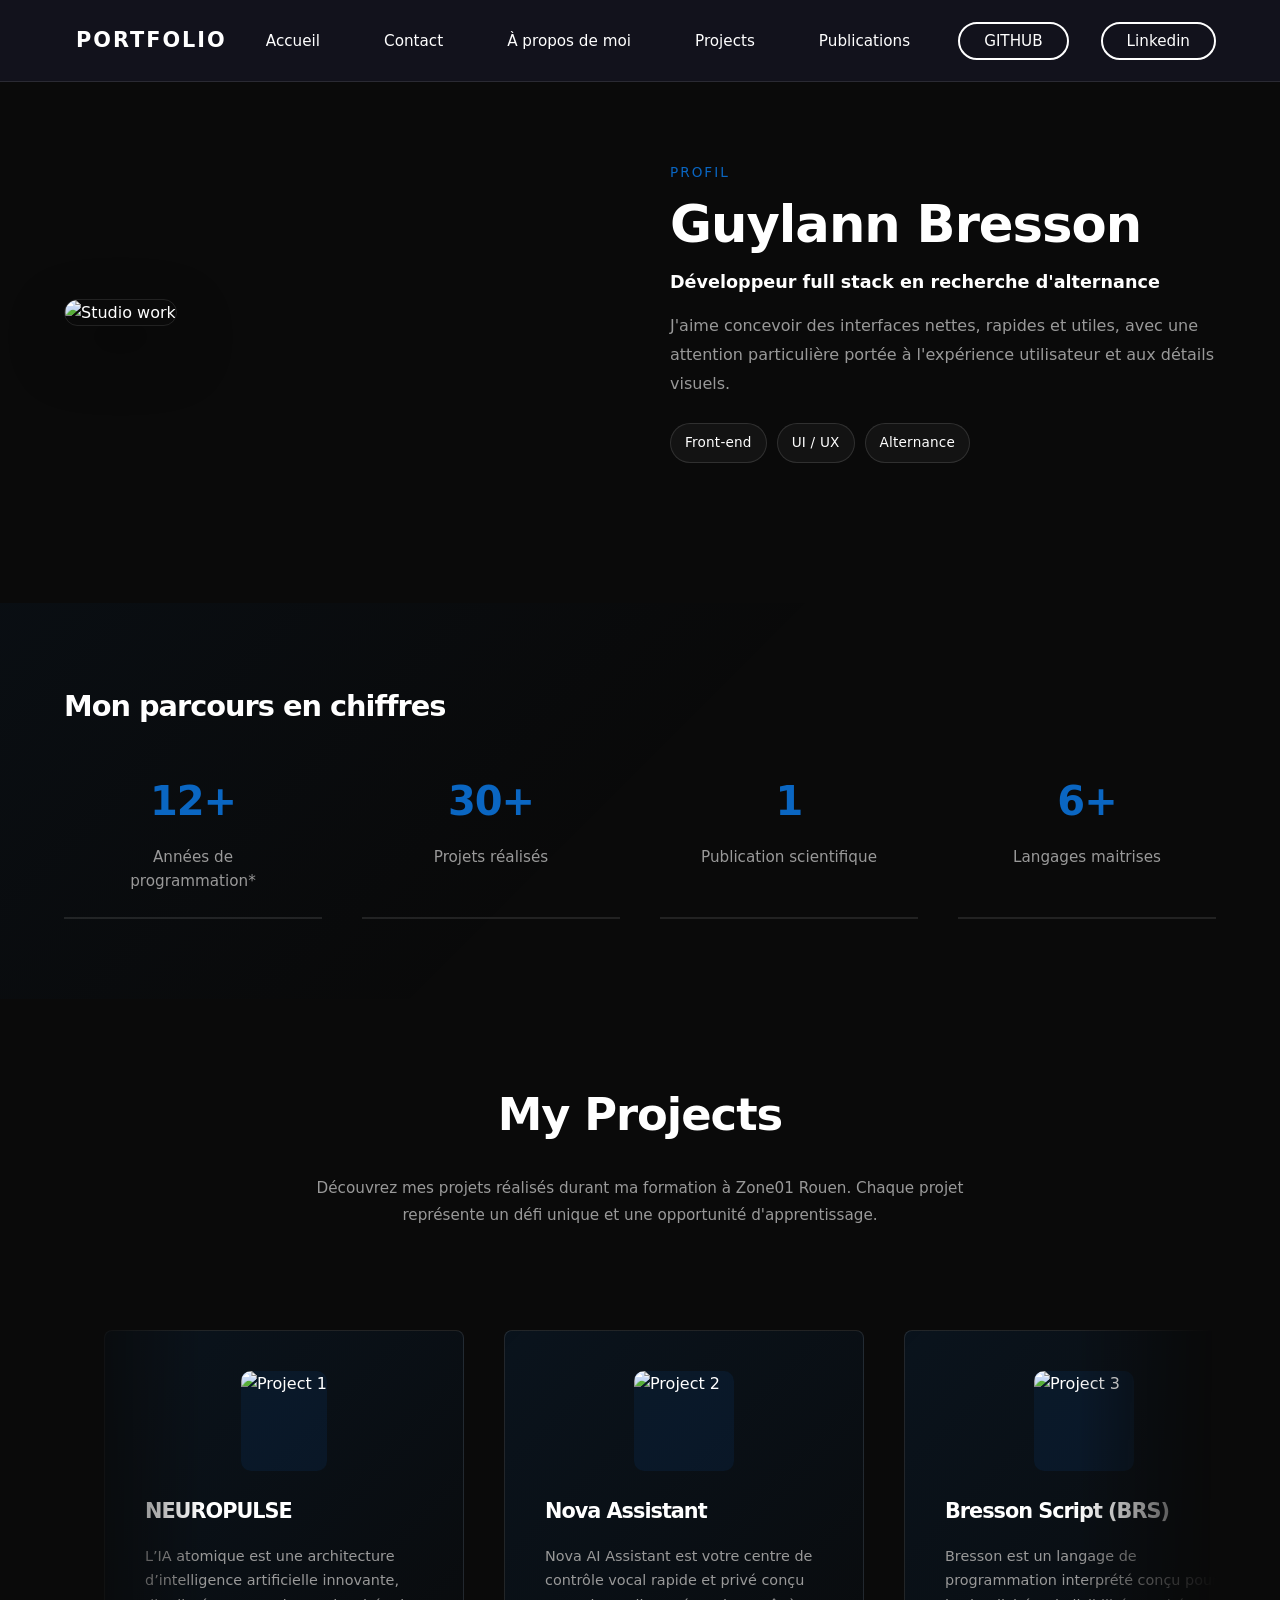
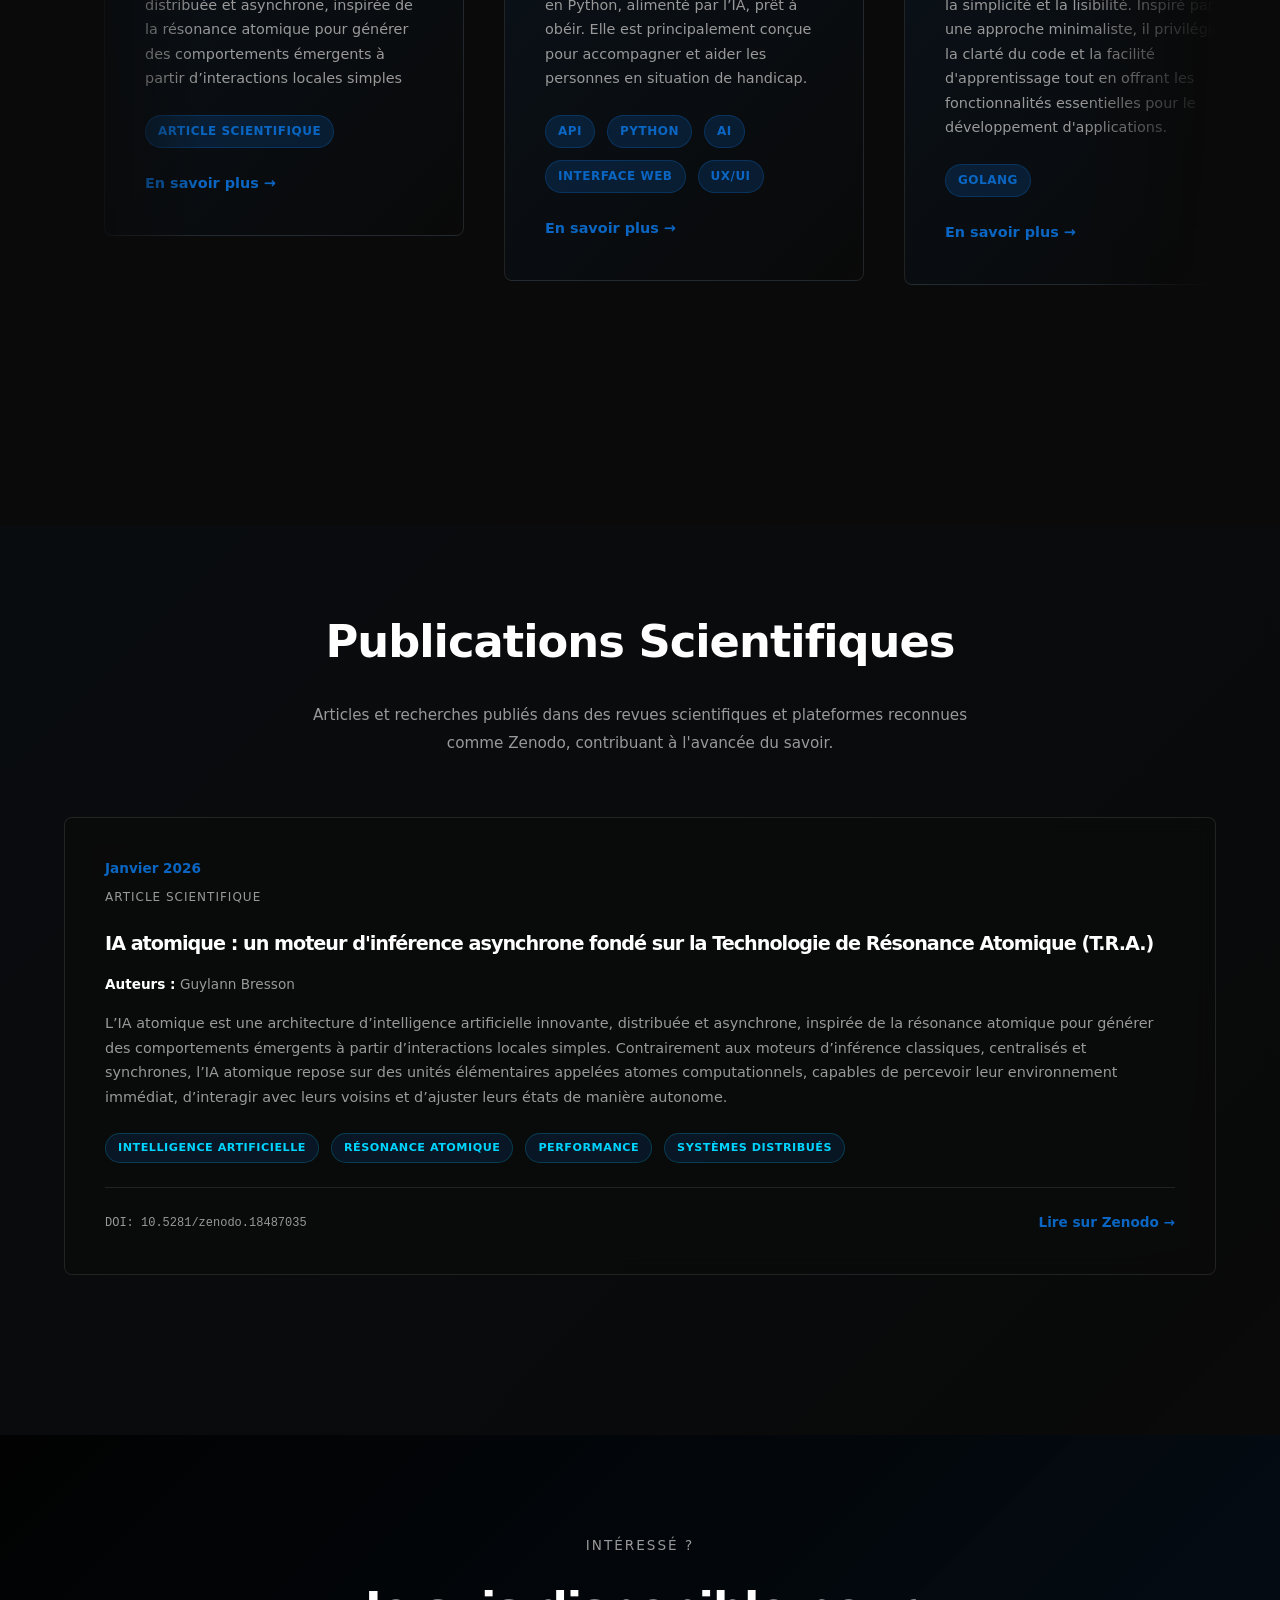
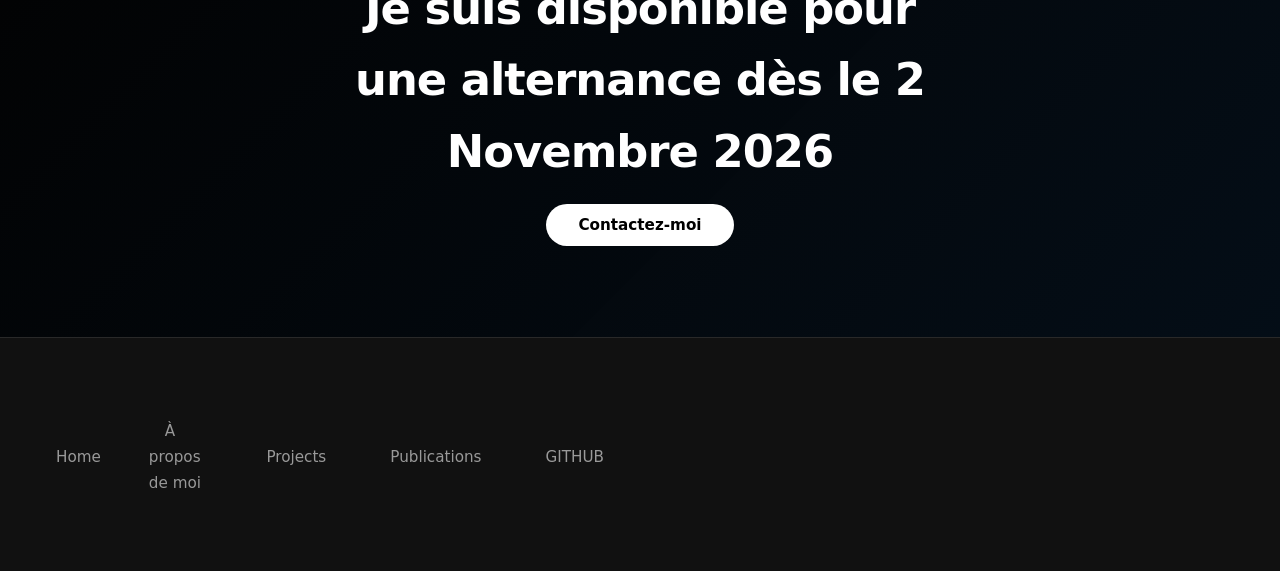
==== index.html @ f1b0f45d "fix: standardize headers with Accueil link and fix Publications link" ====
<!DOCTYPE html>
<html lang="fr">
<head>
  <meta charset="UTF-8" />
  <meta name="viewport" content="width=device-width, initial-scale=1.0" />
  <meta name="theme-color" content="#0a66c2" />
  <meta name="description" content="Portfolio de Guylann Couvri, Étudiant full stack Zone01 rouen Normandie , développement et projets techniques.">

  <title>BRESSON Guylann</title>

    <link rel="stylesheet" href="styles.css" />
  <link rel="icon" href="./public/img/favicon.png" />
</head>
<body>
  <!-- Header/Navigation -->
  <header class="header">
    <nav class="navbar">
      <div class="navbar-container">
        <div class="navbar-logo">
          <span class="logo-icon"></span>
          <span class="logo-text">PORTFOLIO</span>
        </div>
        <ul class="nav-menu">
          <li><a href="index.html" class="nav-link">Accueil</a></li>
          <li><a href="contact.html" class="nav-link">Contact</a></li>
          <li><a href="aproposdemoi.html" class="nav-link">À propos de moi</a></li>
          <li><a href="projets.html" class="nav-link">Projects</a></li>
          <li><a href="#publications" class="nav-link">Publications</a></li>
          <li><a href="https://github.com/nosserb" class="nav-link nav-contact">GITHUB</a></li>
          <li><a href="https://www.linkedin.com/in/guylann-bresson-19459b365/" class="nav-link nav-contact">Linkedin</a></li>
        </ul>
      </div>
    </nav>
  </header>

  <div class="el" aria-hidden="true"></div>
  
  <main>
    <!-- About Section -->
    <section id="about" class="about-section">
      <div class="container">
        
        <div class="about-content">
          <div class="about-image">
            <img src="./public/img/img1.png" alt="Studio work" />
          </div>
          <div class="about-text">
            <p class="about-label">Profil</p>
            <h3 class="about-heading about-name">Guylann Bresson</h3>
            <p class="about-role">Développeur full stack en recherche d'alternance</p>
            <p class="about-description">
              J'aime concevoir des interfaces nettes, rapides et utiles, avec une attention particulière portée à l'expérience utilisateur et aux détails visuels.
            </p>
            <div class="about-pills" aria-label="Compétences principales">
              <span>Front-end</span>
              <span>UI / UX</span>
              <span>Alternance</span>
            </div>
          </div>
        </div>
      </div>
    </section>

    <!-- Stats Section -->
    <section class="skills-section">
      <div class="container">
        <h3 class="skills-title">Mon parcours en chiffres</h3>

        <div class="stats-grid">
          <div class="stat-item">
            <h4 class="stat-number">12+</h4>
            <p class="stat-label">Années de programmation*</p>
          </div>
          <div class="stat-item">
            <h4 class="stat-number">30+</h4>
            <p class="stat-label">Projets réalisés</p>
          </div>
          <div class="stat-item">
            <h4 class="stat-number">1</h4>
            <p class="stat-label">Publication scientifique</p>
          </div>
          <div class="stat-item">
            <h4 class="stat-number">6+</h4>
            <p class="stat-label">Langages maitrises</p>
          </div>
        </div>
      </div>
    </section>

    <!-- Projects Section -->
    <section id="projects" class="projects-section">
      <div class="container">
        <h2 class="section-title">My Projects</h2>
        <p class="section-subtitle">
          Découvrez mes projets réalisés durant ma formation à Zone01 Rouen. Chaque projet représente un défi unique et une opportunité d'apprentissage.
        </p>
        
        <div class="projects-grid">

          <section class="scrollport">
          <!-- Project 1 -->
          <div class="project-card">
            <div class="project-logo1">
              <img src="./public/img/neuropulse.png" alt="Project 1" />
            </div>
            <h3 class="project-title">NEUROPULSE</h3>
            <p class="project-description">
              L’IA atomique est une architecture d’intelligence artificielle innovante, distribuée et asynchrone, inspirée de la résonance atomique pour générer des comportements émergents à partir d’interactions locales simples            </p>
            <div class="project-tags">
              <span class="tag">Article Scientifique</span>
            </div>
            <a href="#publications" class="project-link">En savoir plus →</a>
          </div>

          <!-- Project 2 -->
          <div class="project-card">
            <div class="project-logo">
              <img src="./public/img/nova.png" alt="Project 2" />
            </div>
            <h3 class="project-title">Nova Assistant</h3>
            <p class="project-description">
              Nova AI Assistant est votre centre de contrôle vocal rapide et privé conçu en Python, alimenté par l’IA, prêt à obéir. Elle est principalement conçue pour accompagner et aider les personnes en situation de handicap.
            </p>
            <div class="project-tags">
              <span class="tag">API</span>
              <span class="tag">Python</span>
              <span class="tag">AI</span>
              <span class="tag">Interface WEB</span>
              <span class="tag">UX/UI</span>
            </div>
            <a href="https://github.com/nosserb/Nova_Assistant" class="project-link">En savoir plus →</a>
          </div>

          <!-- Project 3 -->
          <div class="project-card">
            <div class="project-logo">
              <img src="./public/img/github.png" alt="Project 3" />
            </div>
            <h3 class="project-title">Bresson Script (BRS)</h3>
            <p class="project-description">
              Bresson est un langage de programmation interprété conçu pour la simplicité et la lisibilité. Inspiré par une approche minimaliste, il privilégie la clarté du code et la facilité d'apprentissage tout en offrant les fonctionnalités essentielles pour le développement d'applications.
            </p>
            <div class="project-tags">
              <span class="tag">Golang</span>
            </div>
            <a href="https://github.com/nosserb/BResson-Script" class="project-link">En savoir plus →</a>
          </div>

          <!-- Project 4 -->
          <div class="project-card">
            <div class="project-logo">
              <img src="./public/img/zone01.png" alt="Project 4" />
            </div>
            <h3 class="project-title">Groupie Tracker</h3>
            <p class="project-description">
              Groupie Tracker est une application web développée en Go qui permet d'afficher des informations sur divers artistes musicaux.
            </p>
            <div class="project-tags">
              <span class="tag">Go</span>
              <span class="tag">API</span>
              <span class="tag">HTML</span>
              <span class="tag">CSS</span>
              <span class="tag">UX/UI</span>
            </div>
            <a href="#" class="project-link">En savoir plus →</a>
          </div>

          <!-- Project 5 -->
          <div class="project-card">
            <div class="project-logo">
              <img src="./public/img/zone01.png" alt="Project 5" />
            </div>
            <h3 class="project-title">Ascii art WEB </h3>
            <p class="project-description">
              Application web qui génère et affiche de l’art ASCII dans le navigateur à partir de l’entrée utilisateur.
            </p>
            <div class="project-tags">
              <span class="tag">UX/UI</span>
              <span class="tag">HTML</span>
              <span class="tag">CSS</span>
            </div>
            <a href="https://github.com/nosserb/ascii-WEB" class="project-link">En savoir plus →</a>
          </div>

          <!-- Project 6 -->
          <div class="project-card">
            <div class="project-logo">
              <img src="./public/img/zone01.png" alt="Project 6" />
            </div>
            <h3 class="project-title">Guess IT</h3>
            <p class="project-description">
              Système de prédiction numérique basé sur Go utilisant 8 prédicteurs statistiques et des marges dynamiques pour estimer la prochaine valeur d’une séquence avec une précision de 90+ %.
            </p>
            <div class="project-tags">
              <span class="tag">Go</span>
              <span class="tag">Intelligence Artificielle</span>
              <span class="tag">Analytics</span>
            </div>
            <a href="https://github.com/nosserb/guess-it" class="project-link">En savoir plus →</a>
          </div>
          </section>
        </div>
      </div>
    </section>

    <!-- Publications Section -->
    <section id="publications" class="publications-section">
      <div class="container">
        <h2 class="section-title">Publications Scientifiques</h2>
        <p class="section-subtitle">
          Articles et recherches publiés dans des revues scientifiques et plateformes reconnues comme Zenodo, contribuant à l'avancée du savoir.
        </p>
        
        <div class="publications-grid">
          <!-- Publication 1 -->
          <div class="publication-card">
            <div class="publication-header">
              <div class="publication-meta">
                <span class="publication-date">Janvier 2026</span>
                <span class="publication-type">Article Scientifique</span>
              </div>
            </div>
            
            <h3 class="publication-title">IA atomique : un moteur d'inférence asynchrone fondé sur la Technologie de Résonance Atomique (T.R.A.)</h3>
            
            <p class="publication-authors">
              <strong>Auteurs :</strong> Guylann Bresson
            </p>
            
            <p class="publication-abstract">
L’IA atomique est une architecture d’intelligence artificielle innovante, distribuée et asynchrone, inspirée de la résonance atomique pour générer des comportements émergents à partir d’interactions locales simples. Contrairement aux moteurs d’inférence classiques, centralisés et synchrones, l’IA atomique repose sur des unités élémentaires appelées atomes computationnels, capables de percevoir leur environnement immédiat, d’interagir avec leurs voisins et d’ajuster leurs états de manière autonome.            </p>
            
            <div class="publication-tags">
              <span class="pub-tag">Intelligence Artificielle</span>
              <span class="pub-tag">Résonance Atomique</span>
              <span class="pub-tag">Performance</span>
              <span class="pub-tag">Systèmes Distribués</span>
            </div>
            
            <div class="publication-footer">
              <span class="publication-doi">DOI: 10.5281/zenodo.18487035</span>
              <a href="https://zenodo.org/records/18487035" class="publication-link" target="_blank">Lire sur Zenodo →</a>
            </div>
          </div>

        </div>
      </div>
    </section>

    <!-- CTA Section -->
    <section class="cta-section">
      <div class="cta-content">
        <p class="cta-label">Intéressé ?</p>
        <h2 class="cta-title">Je suis disponible pour une alternance dès le 2 Novembre 2026</h2>
        <a href="contact.html" class="btn btn-light">Contactez-moi</a>
      </div>
    </section>
  </main>

  <!-- Footer -->
  <footer class="footer">
    <div class="footer-content">
      <div class="footer-section">
        <ul class="nav-menu">
          <li><a href="#home" class="nav-link">Home</a></li>
          <li><a href="#about" class="nav-link">À propos de moi</a></li>
          <li><a href="projets.html" class="nav-link">Projects</a></li>
          <li><a href="https://zenodo.org/records/18487035" class="nav-link">Publications</a></li>
          <li><a href="https://github.com/nosserb" class="nav-link">GITHUB</a></li>
        </ul>
      </div>
      <div class="footer-section">
      </div>
    </div>
    
  </footer>

  <script src="script.js" defer></script>
</body>
</html>
---- styles.css ----
:root {
  --color-dark: #000000;
  --color-dark-bg: #0a0a0a;
  --color-text: #ffffff;
  --color-text-secondary: #999999;
  --color-primary: #ffffff;
  --color-accent: #0a66c2;
  --color-border: rgba(255, 255, 255, 0.1);
  --color-shadow: rgba(0, 0, 0, 0.5);

  --spacing-xs: 8px;
  --spacing-sm: 12px;
  --spacing-md: 16px;
  --spacing-lg: 24px;
  --spacing-xl: 32px;

  --border-radius: 8px;
  --font-family: system-ui, -apple-system, "Segoe UI", Roboto, "Helvetica Neue", Arial, sans-serif;
  --line-height: 1.6;
}

*,
*::before,
*::after {
  box-sizing: border-box;
  margin: 0;
  padding: 0;
}

html {
  scroll-behavior: smooth;
}

body {
  font-family: var(--font-family);
  font-size: 1rem;
  line-height: var(--line-height);
  color: var(--color-text);
  background-color: var(--color-dark-bg);
}

.contact-main {
  display: flex;
  justify-content: center;
  align-items: flex-start;
  min-height: 60vh;
  padding: var(--spacing-xl) var(--spacing-lg);
}

.contact-section {
  background: var(--color-dark);
  border-radius: var(--border-radius);
  box-shadow: 0 4px 24px var(--color-shadow);
  padding: var(--spacing-xl);
  max-width: 500px;
  width: 100%;
  color: var(--color-primary);
}

.contact-section h1 {
  color: var(--color-accent);
  margin-bottom: var(--spacing-lg);
  font-size: 2rem;
}

.contact-list {
  list-style: none;
  margin-bottom: var(--spacing-lg);
}

.contact-list li {
  margin-bottom: var(--spacing-md);
  font-size: 1.1rem;
}

.contact-list a {
  color: var(--color-accent);
  text-decoration: none;
}

.contact-list a:hover {
  text-decoration: underline;
}

.el {
  --size: 20px;
  position: fixed;
  inset: 0;
  z-index: 0;
  pointer-events: none;
  background: conic-gradient(from 180deg at 50% 70%, hsla(0, 0%, 98%, 1) 0deg, #eec32d 72deg, #ec4b4b 144deg, #709ab9 216deg, #4dffbf 288deg, hsla(0, 0%, 98%, 1) 1turn);
  mask:
    radial-gradient(circle at 50% 50%, white 2px, transparent 2.5px) 50% 50% / var(--size) var(--size),
    url("https://assets.codepen.io/605876/noise-mask.png") 256px 50% / 256px 256px;
  mask-composite: intersect;
  opacity: 0.5;
  animation: flicker 20s infinite linear;
}

header,
main,
footer {
  position: relative;
  z-index: 1;
}

@keyframes flicker {
  to {
    mask-position: 50% 50%, 0 50%;
  }
}

h1, h2, h3, h4, h5, h6 {
  margin-bottom: var(--spacing-md);
  font-weight: 700;
  letter-spacing: -1px;
}

h1 {
  font-size: 3.5rem;
  color: var(--color-text);
}

h2 {
  font-size: 2.8rem;
  color: var(--color-text);
}

h3 {
  font-size: 1.8rem;
  color: var(--color-text);
}

h4 {
  font-size: 1.3rem;
  color: var(--color-text);
}

a {
  color: var(--color-text);
  text-decoration: none;
  transition: opacity 0.3s ease;
}

a:hover {
  opacity: 0.8;
}

button {
  cursor: pointer;
  border: none;
  font-family: inherit;
  transition: all 0.3s ease;
}

.container {
  max-width: 1200px;
  margin: 0 auto;
  padding: 0 var(--spacing-lg);
}

/* ============================================================
   HEADER & NAVIGATION
   ============================================================ */
.header {
  background-color: rgba(20, 20, 30, 0.95); /* fond sombre, légèrement opaque */
  padding: var(--spacing-lg) 0;
  position: sticky;
  top: 0;
  z-index: 1000;
  border-bottom: 1px solid var(--color-border);
}

.navbar-container {
  max-width: 1200px;
  margin: 0 auto;
  padding: 0 var(--spacing-lg);
  display: flex;
  justify-content: space-between;
  align-items: center;
}

.navbar-logo {
  display: flex;
  align-items: center;
  gap: var(--spacing-sm);
  font-size: 1.3rem;
  font-weight: 700;
  letter-spacing: 2px;
}

.logo-icon {
  font-size: 1.8rem;
}

.nav-menu {
  list-style: none;
  display: flex;
  gap: var(--spacing-xl);
  align-items: center;
}

.nav-link {
  color: var(--color-text);
  font-size: 0.95rem;
  font-weight: 500;
  padding: var(--spacing-sm) var(--spacing-md);
}

.nav-link:hover {
  color: var(--color-accent);
}

.nav-contact {
  border: 2px solid var(--color-text);
  border-radius: 25px;
  padding: 8px 24px;
}

.nav-contact:hover {
  background-color: var(--color-text);
  color: var(--color-dark);
}

/* ============================================================
   ABOUT SECTION
   ============================================================ */
.about-section {
  padding: 80px 0;
}

.section-title {
  text-align: center;
  margin-bottom: var(--spacing-lg);
}

.breadcrumb {
  text-align: center;
  color: var(--color-text-secondary);
  margin-bottom: 60px;
  font-size: 0.9rem;
}

.breadcrumb a {
  color: var(--color-text-secondary);
}

.about-content {
  display: grid;
  grid-template-columns: 1fr 1fr;
  gap: 60px;
  align-items: center;
  margin-bottom: 60px;
}

.about-image img {
  width: 100%;
  border-radius: 24px;
  object-fit: cover;
  box-shadow: 0 24px 60px rgba(0, 0, 0, 0.35);
  border: 1px solid var(--color-border);
}

.about-text {
  position: relative;
  padding: 0;
}

.about-text::before {
  content: none;
}

.about-label {
  color: var(--color-accent);
  font-size: 0.85rem;
  text-transform: uppercase;
  letter-spacing: 2px;
  margin-bottom: var(--spacing-sm);
  padding-top: 0;
}

.about-heading {
  margin-bottom: var(--spacing-sm);
  line-height: 1.1;
  font-size: clamp(2rem, 4vw, 3.2rem);
}

.about-name {
  margin-bottom: var(--spacing-md);
}

.about-role {
  color: var(--color-text);
  font-size: 1.1rem;
  font-weight: 600;
  margin-bottom: var(--spacing-md);
}

.about-pills {
  display: flex;
  flex-wrap: wrap;
  gap: 10px;
  margin-top: var(--spacing-lg);
}

.about-pills span {
  display: inline-flex;
  align-items: center;
  padding: 8px 14px;
  border-radius: 999px;
  border: 1px solid rgba(255, 255, 255, 0.12);
  background: rgba(255, 255, 255, 0.04);
  color: var(--color-text);
  font-size: 0.85rem;
  letter-spacing: 0.2px;
}

.about-description {
  color: var(--color-text-secondary);
  margin-bottom: var(--spacing-lg);
  line-height: 1.8;
}

/* ============================================================
   BUTTONS
   ============================================================ */
.btn {
  padding: 12px 32px;
  border-radius: 25px;
  font-size: 0.95rem;
  font-weight: 600;
  transition: all 0.3s ease;
}

.btn-primary {
  background-color: var(--color-text);
  color: var(--color-dark);
}

.btn-primary:hover {
  background-color: var(--color-accent);
  color: var(--color-text);
  transform: translateY(-2px);
}

.btn-light {
  background-color: var(--color-text);
  color: var(--color-dark);
}

.btn-light:hover {
  background-color: var(--color-accent);
  transform: translateY(-2px);
}

/* ============================================================
   SKILLS SECTION
   ============================================================ */
.skills-section {
  padding: 80px 0;
  background: linear-gradient(135deg, rgba(10, 102, 194, 0.05) 0%, transparent 50%);
}

.skills-title {
  margin-bottom: var(--spacing-md);
}

.skills-subtitle {
  color: var(--color-text-secondary);
  max-width: 600px;
  margin-bottom: 60px;
  line-height: 1.8;
}

.skills-grid {
  display: grid;
  grid-template-columns: repeat(auto-fit, minmax(300px, 1fr));
  gap: 40px;
  margin-bottom: 80px;
}


.skill-header {
  display: flex;
  justify-content: space-between;
  margin-bottom: var(--spacing-md);
  font-size: 0.95rem;
  font-weight: 600;
}

.skill-percent {
  color: var(--color-accent);
}

.progress-bar {
  width: 100%;
  height: 3px;
  background-color: var(--color-border);
  border-radius: 10px;
  overflow: hidden;
}

.progress-fill {
  height: 100%;
  background: linear-gradient(90deg, var(--color-accent), #00d4ff);
  border-radius: 10px;
  transition: width 1s ease;
}

/* ============================================================
   STATS SECTION
   ============================================================ */
.stats-grid {
  display: grid;
  grid-template-columns: repeat(auto-fit, minmax(200px, 1fr));
  gap: 40px;
}

.stat-item {
  text-align: center;
  padding: var(--spacing-lg);
  border-bottom: 2px solid var(--color-border);
}

.stat-number {
  font-size: 2.5rem;
  color: var(--color-accent);
  margin-bottom: var(--spacing-sm);
}

.stat-label {
  color: var(--color-text-secondary);
  font-size: 0.95rem;
}

/* ============================================================
   PROJECTS SECTION
   ============================================================ */
.projects-section {
  padding: 80px 0;
}

.timeline-section {
  padding: 80px 0;
}

.cd-container {
  width: 100%;
  max-width: 1080px;
  margin: 0 auto;
  padding: 8px 0 0;
}

#cd-timeline {
  position: relative;
  padding: 1rem 0;
  margin-top: 1.5rem;
}

#cd-timeline::before {
  content: "";
  position: absolute;
  top: 0;
  left: 14px;
  height: 100%;
  width: 3px;
  background: linear-gradient(180deg, rgba(10, 102, 194, 0.9), rgba(10, 102, 194, 0.3));
}

.cd-timeline-block {
  position: relative;
  margin: 2rem 0;
}

.cd-timeline-img {
  position: absolute;
  top: 10px;
  left: 2px;
  width: 24px;
  height: 24px;
  border-radius: 50%;
  background: var(--color-accent);
  box-shadow: 0 0 0 4px rgba(10, 102, 194, 0.22);
}

.cd-timeline-content {
  position: relative;
  margin-left: 46px;
  border-radius: 18px;
  padding: 20px;
  background: linear-gradient(180deg, rgba(255, 255, 255, 0.06), rgba(255, 255, 255, 0.03));
  border: 1px solid rgba(255, 255, 255, 0.08);
}

.cd-timeline-content::before {
  content: "";
  position: absolute;
  top: 18px;
  right: 100%;
  border: 8px solid transparent;
  border-right-color: rgba(255, 255, 255, 0.08);
}

.cd-timeline-content h3 {
  margin-top: 0;
  margin-bottom: 8px;
  font-size: 1.15rem;
}

.cd-timeline-content p {
  margin: 0;
  color: var(--color-text-secondary);
  line-height: 1.75;
}

.cd-date {
  display: inline-block;
  margin-bottom: 12px;
  padding: 4px 10px;
  border-radius: 999px;
  font-size: 0.78rem;
  font-weight: 600;
  color: var(--color-accent);
  background: rgba(10, 102, 194, 0.16);
  border: 1px solid rgba(10, 102, 194, 0.25);
}

@media only screen and (min-width: 1170px) {
  #cd-timeline::before {
    left: 50%;
    margin-left: -1.5px;
  }

  .cd-timeline-block {
    margin: 3rem 0;
  }

  .cd-timeline-img {
    left: 50%;
    margin-left: -12px;
  }

  .cd-timeline-content {
    width: 44%;
    margin-left: 0;
    padding: 24px;
  }

  .cd-timeline-content::before {
    top: 20px;
    left: 100%;
    right: auto;
    border-color: transparent;
    border-left-color: rgba(255, 255, 255, 0.08);
  }

  .cd-timeline-block:nth-child(even) .cd-timeline-content {
    margin-left: 56%;
  }

  .cd-timeline-block:nth-child(even) .cd-timeline-content::before {
    left: auto;
    right: 100%;
    border-color: transparent;
    border-right-color: rgba(255, 255, 255, 0.08);
  }
}

.section-subtitle {
  text-align: center;
  color: var(--color-text-secondary);
  max-width: 700px;
  margin: 0 auto 60px;
  line-height: 1.8;
  font-size: 0.95rem;
}

.projects-grid {
  display: grid;
  grid-template-columns: repeat(auto-fit, minmax(320px, 1fr));
  gap: 40px;
  margin-bottom: 80px;
}

.project-card {
  background: linear-gradient(135deg, rgba(10, 102, 194, 0.1) 0%, transparent 100%);
  border: 1px solid var(--color-border);
  border-radius: var(--border-radius);
  padding: 40px;
  transition: all 0.3s ease;
  display: flex;
  flex-direction: column;
  height: 100%;
}

.story-card {
  position: relative;
  overflow: hidden;
}

.story-card::after {
  content: "";
  position: absolute;
  inset: auto 0 0 0;
  height: 3px;
  background: linear-gradient(90deg, var(--color-accent), transparent);
}

.story-badge {
  width: auto;
  min-width: 110px;
  padding: 0 18px;
}

.story-badge span {
  color: var(--color-accent);
  font-size: 0.95rem;
  font-weight: 700;
  letter-spacing: 0.5px;
}

.story-screenshot {
  margin-top: var(--spacing-md);
  padding: 18px;
  border-radius: 18px;
  border: 1px dashed rgba(255, 255, 255, 0.22);
  background: rgba(255, 255, 255, 0.04);
  color: var(--color-text-secondary);
  font-size: 0.9rem;
  text-align: center;
}

.project-card:hover {
  border-color: var(--color-accent);
  transform: translateY(-5px);
  box-shadow: 0 20px 40px rgba(10, 102, 194, 0.15);
}

.project-logo {
  width: 100px;
  height: 100px;
  margin: 0 auto var(--spacing-lg);
  background: rgba(10, 102, 194, 0.1);
  border-radius: 10px;
  display: flex;
  align-items: center;
  justify-content: center;
  overflow: hidden;
}

.project-logo1 {
  height: 100px;
  margin: 0 auto var(--spacing-lg);
  background: rgba(10, 102, 194, 0.1);
  border-radius: 10px;
  display: flex;
  align-items: center;
  justify-content: center;
  overflow: hidden;
}

.project-logo1 img {
  width: 100%;
  height: 100%;
  object-fit: cover;
}

.project-logo img {
  width: 100%;
  height: 100%;
  object-fit: cover;
}

.project-title {
  font-size: 1.3rem;
  margin-bottom: var(--spacing-md);
  color: var(--color-text);
}

.project-description {
  color: var(--color-text-secondary);
  margin-bottom: var(--spacing-lg);
  flex-grow: 1;
  line-height: 1.7;
  font-size: 0.9rem;
}

.project-tags {
  display: flex;
  flex-wrap: wrap;
  gap: var(--spacing-sm);
  margin-bottom: var(--spacing-lg);
}

.tag {
  display: inline-block;
  background: rgba(10, 102, 194, 0.2);
  color: var(--color-accent);
  padding: 6px 12px;
  border-radius: 20px;
  font-size: 0.75rem;
  font-weight: 600;
  text-transform: uppercase;
  letter-spacing: 0.5px;
  border: 1px solid rgba(10, 102, 194, 0.3);
}

.project-link {
  color: var(--color-accent);
  font-weight: 600;
  font-size: 0.9rem;
  transition: all 0.3s ease;
  display: inline-block;
}

.project-link:hover {
  color: #00d4ff;
  transform: translateX(5px);
}

/* ============================================================
   PUBLICATIONS SECTION
   ============================================================ */
.publications-section {
  padding: 80px 0;
  background: linear-gradient(135deg, rgba(10, 102, 194, 0.03) 0%, transparent 100%);
}

.publications-grid {
  display: grid;
  grid-template-columns: repeat(auto-fit, minmax(340px, 1fr));
  gap: 40px;
  margin-bottom: 80px;
}

.publication-card {
  background: rgba(10, 10, 10, 0.8);
  border: 1px solid var(--color-border);
  border-radius: var(--border-radius);
  padding: 40px;
  transition: all 0.3s ease;
  display: flex;
  flex-direction: column;
  height: 100%;
  backdrop-filter: blur(10px);
}

.publication-card:hover {
  border-color: var(--color-accent);
  transform: translateY(-5px);
  box-shadow: 0 25px 50px rgba(10, 102, 194, 0.2);
  background: rgba(10, 30, 60, 0.5);
}

.publication-header {
  display: flex;
  gap: var(--spacing-lg);
  margin-bottom: var(--spacing-lg);
  align-items: flex-start;
}

.publication-icon {
  font-size: 2rem;
  min-width: 60px;
}

.publication-meta {
  display: flex;
  flex-direction: column;
  gap: var(--spacing-xs);
}

.publication-date {
  color: var(--color-accent);
  font-weight: 600;
  font-size: 0.85rem;
}

.publication-type {
  color: var(--color-text-secondary);
  font-size: 0.75rem;
  text-transform: uppercase;
  letter-spacing: 1px;
}

.publication-title {
  font-size: 1.2rem;
  margin-bottom: var(--spacing-md);
  color: var(--color-text);
  line-height: 1.4;
}

.publication-authors {
  color: var(--color-text-secondary);
  font-size: 0.85rem;
  margin-bottom: var(--spacing-md);
  line-height: 1.6;
}

.publication-authors strong {
  color: var(--color-text);
}

.publication-abstract {
  color: var(--color-text-secondary);
  margin-bottom: var(--spacing-lg);
  flex-grow: 1;
  line-height: 1.7;
  font-size: 0.9rem;
}

.publication-tags {
  display: flex;
  flex-wrap: wrap;
  gap: var(--spacing-sm);
  margin-bottom: var(--spacing-lg);
}

.pub-tag {
  display: inline-block;
  background: rgba(10, 102, 194, 0.15);
  color: #00d4ff;
  padding: 5px 12px;
  border-radius: 15px;
  font-size: 0.7rem;
  font-weight: 600;
  text-transform: uppercase;
  letter-spacing: 0.5px;
  border: 1px solid rgba(0, 212, 255, 0.2);
}

.publication-footer {
  display: flex;
  justify-content: space-between;
  align-items: center;
  padding-top: var(--spacing-lg);
  border-top: 1px solid var(--color-border);
}

.publication-doi {
  color: var(--color-text-secondary);
  font-size: 0.75rem;
  font-family: 'Courier New', monospace;
}

.publication-link {
  color: var(--color-accent);
  font-weight: 600;
  font-size: 0.85rem;
  transition: all 0.3s ease;
  display: inline-flex;
  align-items: center;
  gap: 5px;
}

.publication-link:hover {
  color: #00d4ff;
  transform: translateX(5px);
}

/* ============================================================
   CTA SECTION
   ============================================================ */
.cta-section {
  padding: 100px var(--spacing-lg);
  background: linear-gradient(135deg, rgba(0, 0, 0, 0.5) 0%, rgba(10, 102, 194, 0.1) 100%), 
              url('https://via.placeholder.com/1200x400?text=CTA+Background') center/cover;
  text-align: center;
  position: relative;
}

.cta-section::before {
  content: '';
  position: absolute;
  inset: 0;
  background: rgba(0, 0, 0, 0.6);
  z-index: -1;
}

.cta-content {
  position: relative;
  z-index: 1;
}

.cta-label {
  color: var(--color-text-secondary);
  font-size: 0.85rem;
  text-transform: uppercase;
  letter-spacing: 2px;
  margin-bottom: var(--spacing-md);
}

.cta-title {
  margin-bottom: var(--spacing-lg);
  max-width: 600px;
  margin-left: auto;
  margin-right: auto;
}

/* ============================================================
   FOOTER
   ============================================================ */
.footer {
  background-color: #111111;
  padding: 80px var(--spacing-lg) 20px;
  border-top: 1px solid var(--color-border);
}

.footer-content {
  max-width: 1200px;
  margin: 0 auto;
  display: grid;
  grid-template-columns: repeat(auto-fit, minmax(250px, 1fr));
  gap: 40px;
  margin-bottom: 40px;
}

.footer-section h4 {
  margin-bottom: var(--spacing-lg);
}

.footer-section ul {
  list-style: none;
}

.footer-section li {
  color: var(--color-text-secondary);
  margin-bottom: var(--spacing-md);
  transition: color 0.3s ease;
}

.footer-section a {
  color: var(--color-text-secondary);
}

.footer-section a:hover {
  color: var(--color-text);
}

.footer-logo {
  display: flex;
  align-items: center;
  gap: var(--spacing-sm);
  margin-bottom: var(--spacing-lg);
  font-size: 1rem;
  font-weight: 700;
}

.studio-text {
  font-size: 0.8rem;
}

.footer-section p {
  color: var(--color-text-secondary);
  margin-bottom: var(--spacing-lg);
  line-height: 1.8;
}

.social-links {
  display: flex;
  gap: var(--spacing-md);
}

.social-icon {
  width: 40px;
  height: 40px;
  border: 2px solid var(--color-border);
  border-radius: 50%;
  display: flex;
  align-items: center;
  justify-content: center;
  transition: all 0.3s ease;
}

.social-icon:hover {
  background-color: var(--color-accent);
  border-color: var(--color-accent);
  color: var(--color-dark);
}

.footer-bottom {
  max-width: 1200px;
  margin: 0 auto;
  text-align: center;
  color: var(--color-text-secondary);
  font-size: 0.85rem;
  padding-top: var(--spacing-lg);
}

/* ============================================================
   RESPONSIVE
   ============================================================ */
@media (max-width: 768px) {
  h1 {
    font-size: 2.5rem;
  }

  h2 {
    font-size: 1.8rem;
  }

  .nav-menu {
    gap: var(--spacing-md);
  }

  .about-content {
    grid-template-columns: 1fr;
    gap: 40px;
  }

  .about-text {
    padding: 24px;
  }

  .skills-grid {
    grid-template-columns: 1fr;
  }

  .stats-grid {
    grid-template-columns: repeat(2, 1fr);
  }

  .projects-grid {
    grid-template-columns: 1fr;
  }

  .publications-grid {
    grid-template-columns: 1fr;
  }

  .cta-section {
    padding: 60px var(--spacing-md);
  }

  .footer-content {
    grid-template-columns: 1fr;
  }
}

.scrollport {
  --scroll-gap: 2.5rem;
  --scroll-padding: 2.5rem;

  -webkit-mask-image: linear-gradient(to right, transparent, #000 12%, #000 88%, transparent);
  mask-image: linear-gradient(to right, transparent, #000 12%, #000 88%, transparent);

  overflow-x: auto;
  overscroll-behavior-x: contain;

  display: flex;
  gap: var(--scroll-gap);
  align-items: start;
  padding: var(--scroll-padding);
}

.scrollport > .project-card {
  flex: 0 0 auto;
  width: min(88vw, 360px);
  max-width: 360px;
  height: auto;
}

@media (max-width: 768px) {
  .scrollport {
    --scroll-gap: 1rem;
    --scroll-padding: 1rem;
  }

  .scrollport > .project-card {
    width: min(92vw, 340px);
  }
}
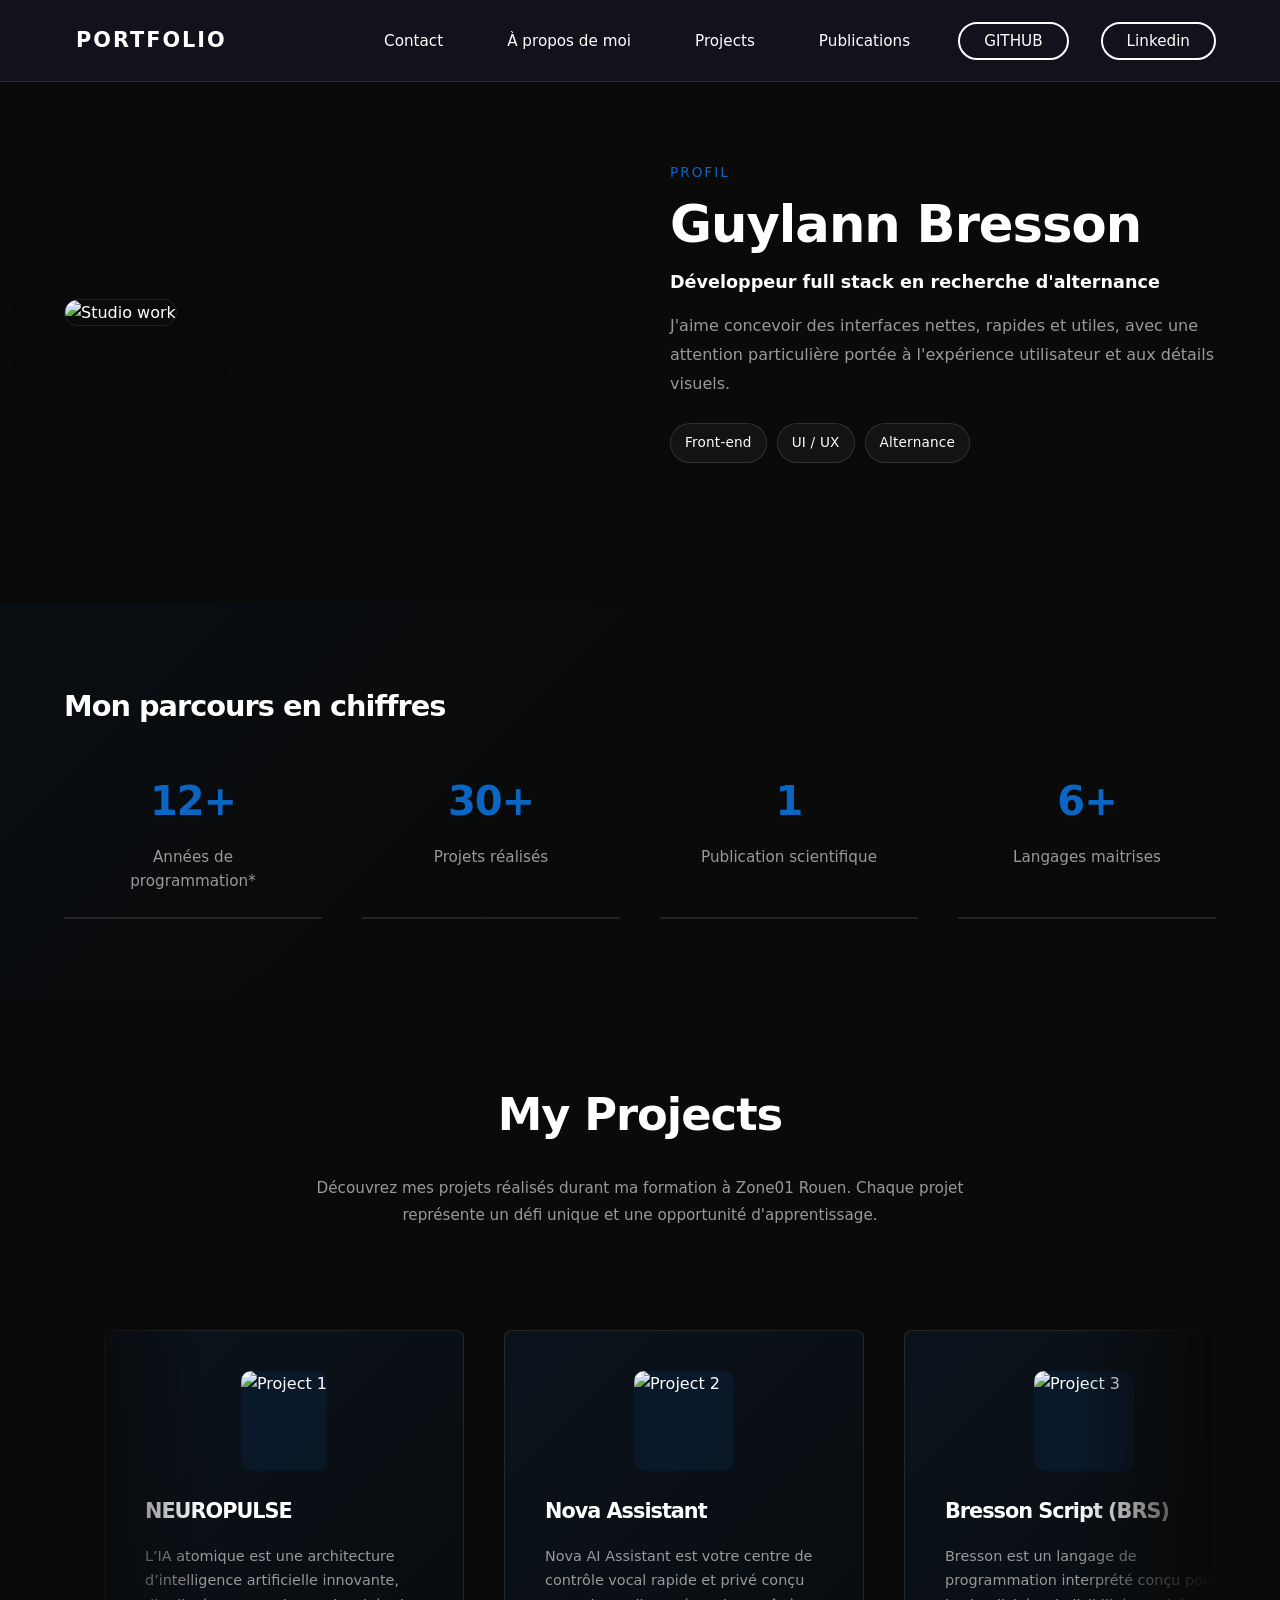
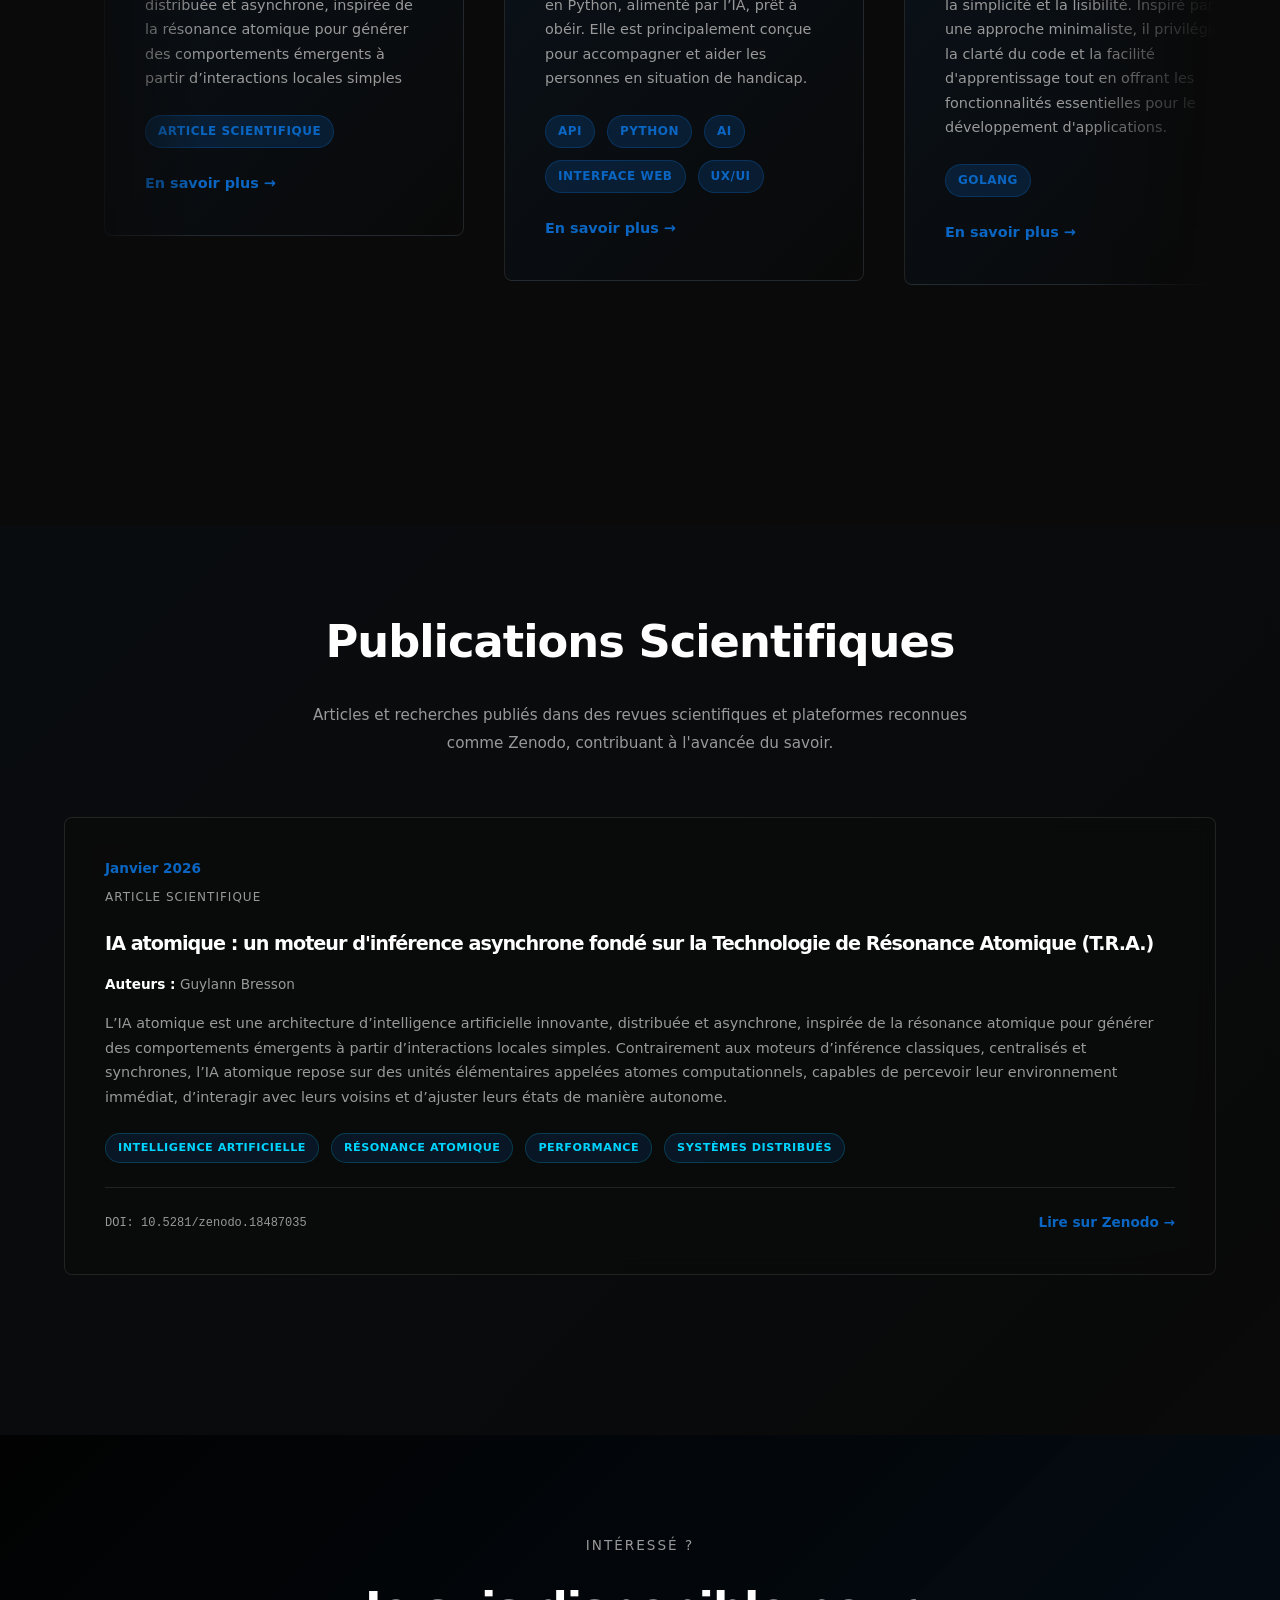
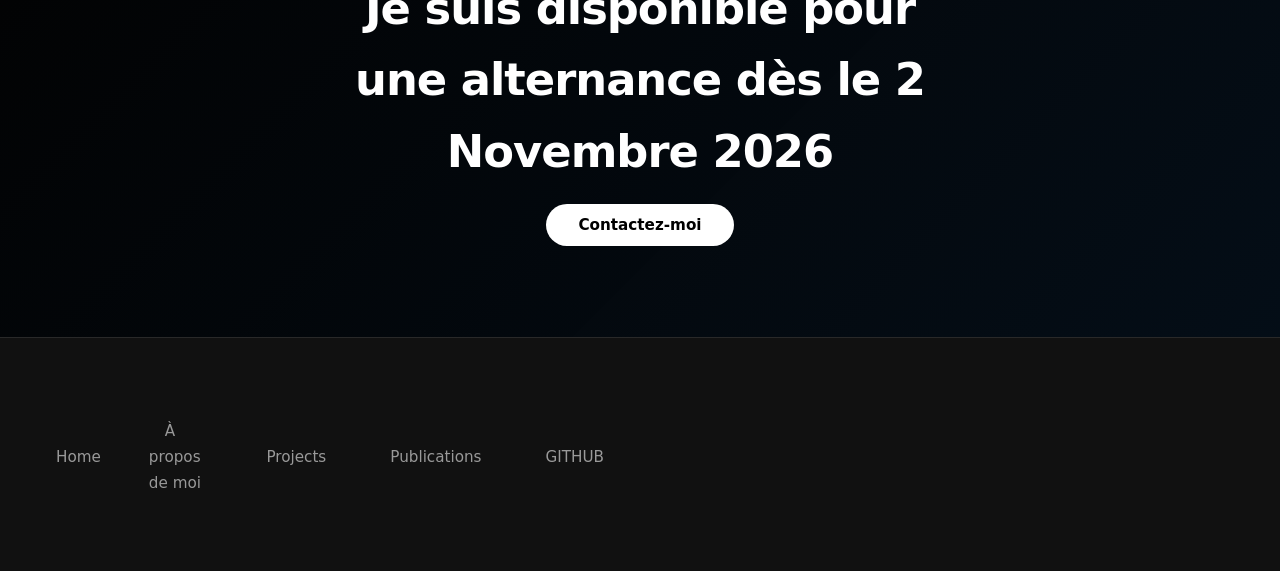
==== commit d8db8412: "fix : fix header" ====
--- a/index.html
+++ b/index.html
@@ -21,7 +21,6 @@
           <span class="logo-text">PORTFOLIO</span>
         </div>
         <ul class="nav-menu">
-          <li><a href="index.html" class="nav-link">Accueil</a></li>
           <li><a href="contact.html" class="nav-link">Contact</a></li>
           <li><a href="aproposdemoi.html" class="nav-link">À propos de moi</a></li>
           <li><a href="projets.html" class="nav-link">Projects</a></li>
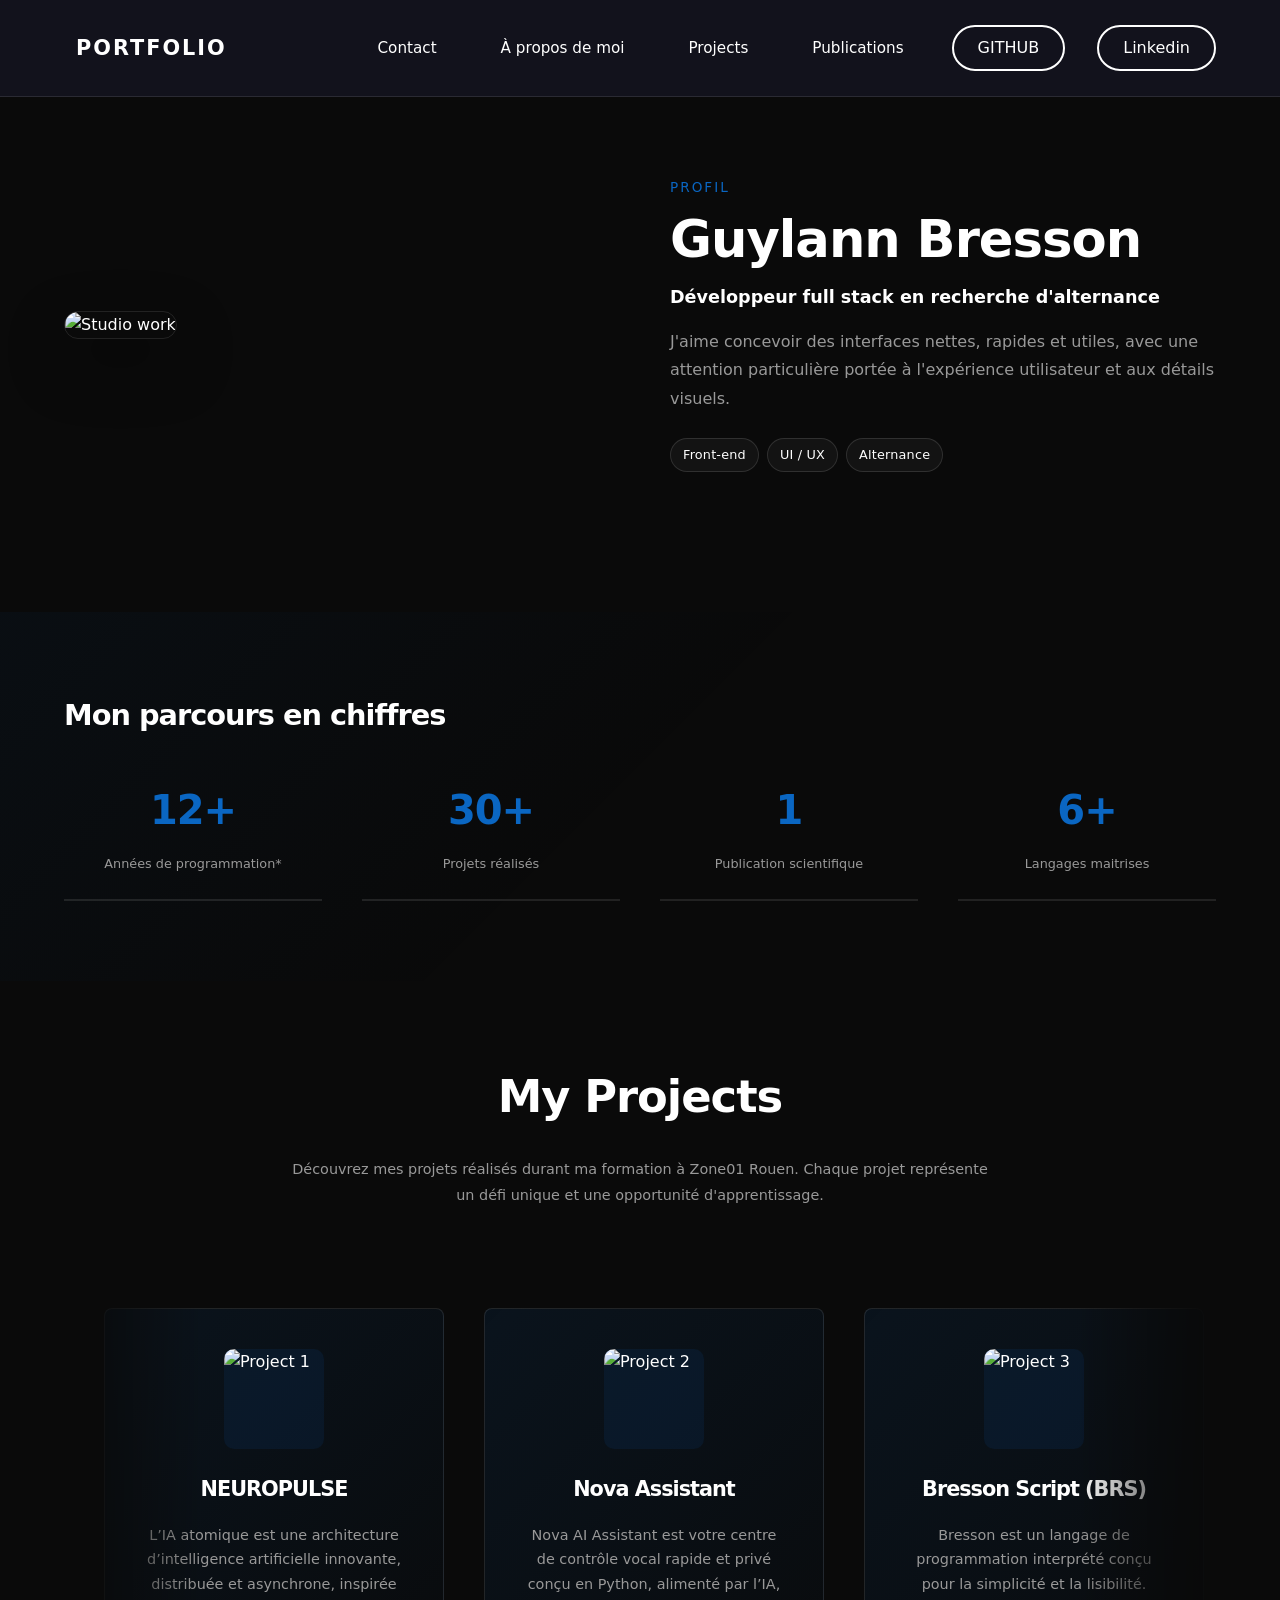
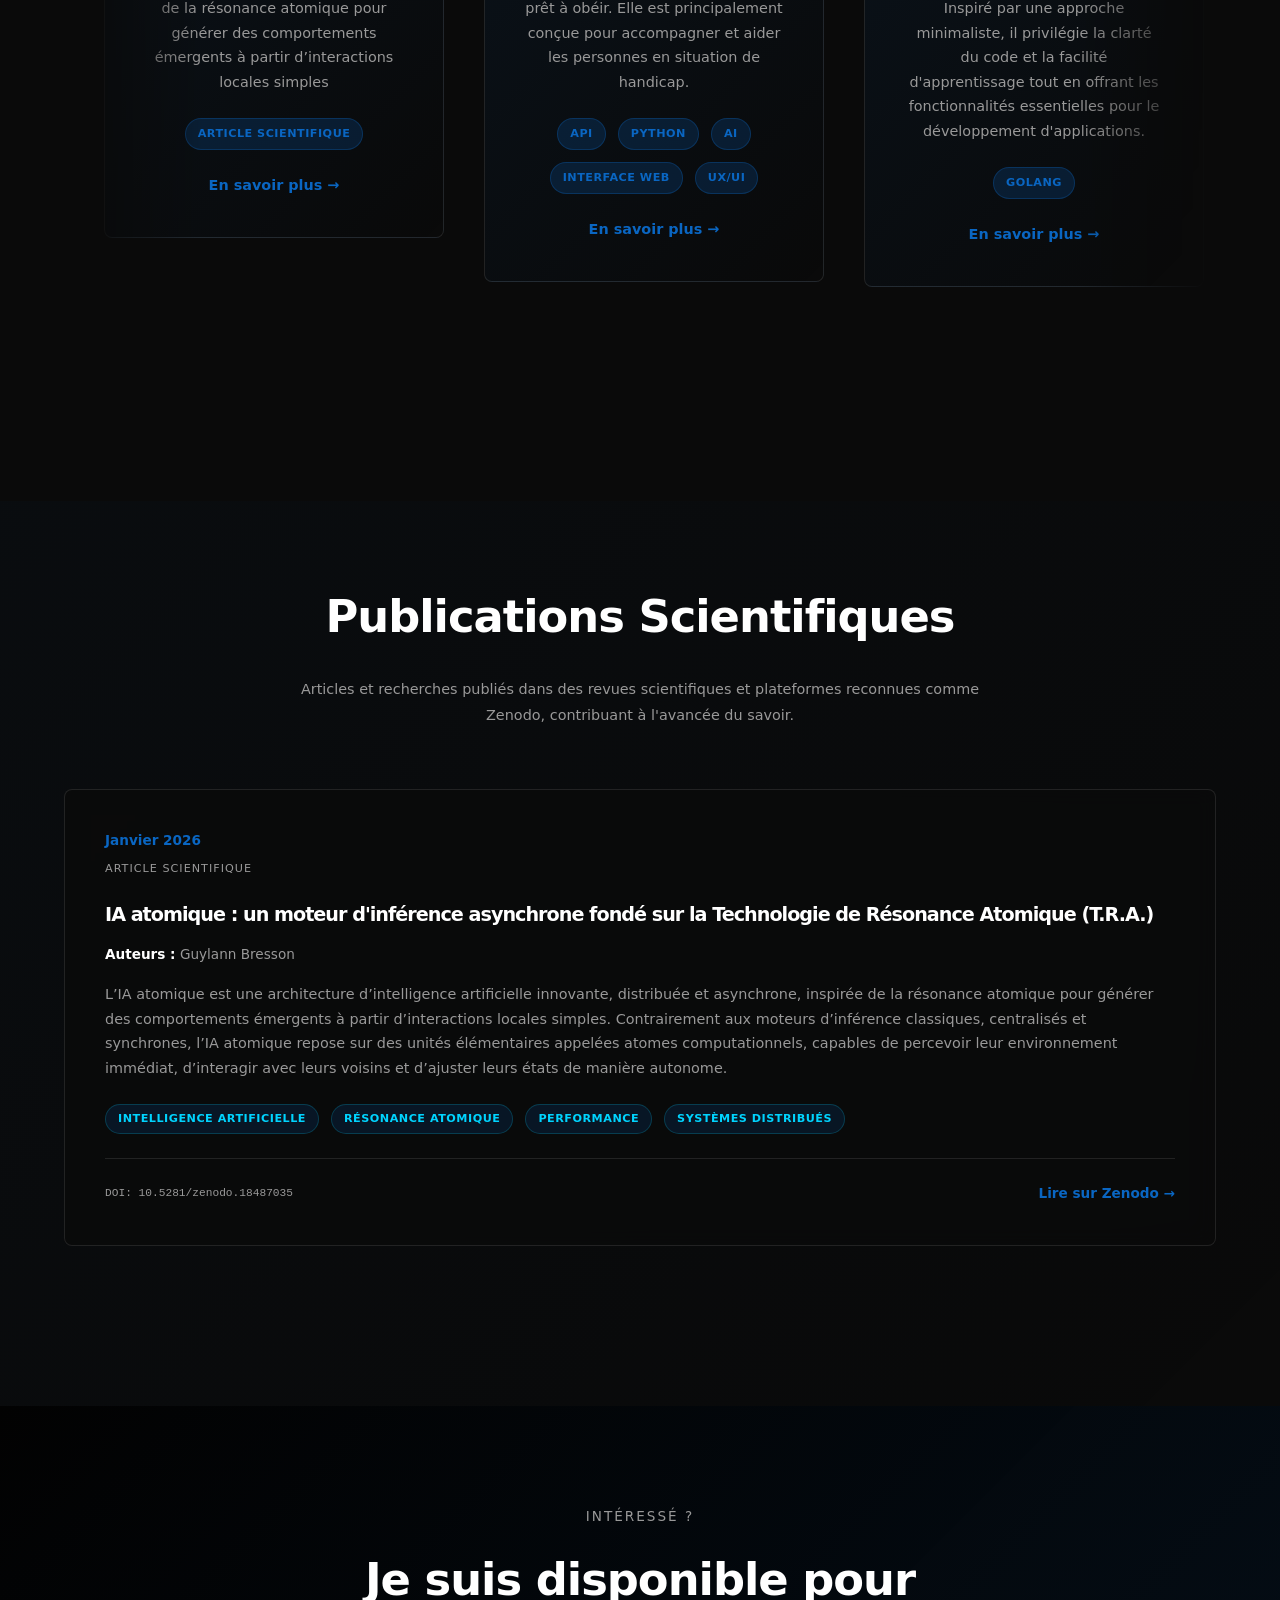
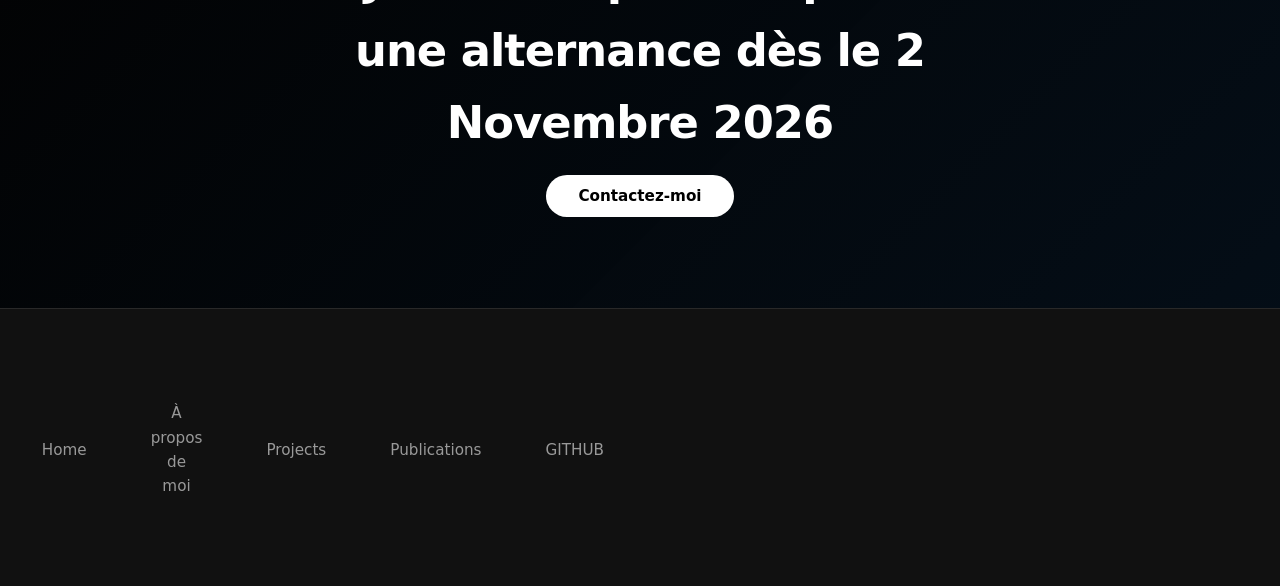
==== commit ae08479c: "fix : fix header" ====
--- a/index.html
+++ b/index.html
@@ -5,7 +5,8 @@
   <meta name="viewport" content="width=device-width, initial-scale=1.0" />
   <meta name="theme-color" content="#0a66c2" />
   <meta name="description" content="Portfolio de Guylann Couvri, Étudiant full stack Zone01 rouen Normandie , développement et projets techniques.">
-
+  <meta property="og:image" content="./img/BRESSON.png" />
+  <meta property="og:image" content="https://nosserb.github.io/portfolio/img/BRESSON.png" />
   <title>BRESSON Guylann</title>
 
     <link rel="stylesheet" href="styles.css" />
@@ -20,11 +21,16 @@
           <span class="logo-icon"></span>
           <span class="logo-text">PORTFOLIO</span>
         </div>
-        <ul class="nav-menu">
+        <button class="hamburger-menu" id="hamburger" aria-label="Toggle menu" aria-expanded="false">
+          <span></span>
+          <span></span>
+          <span></span>
+        </button>
+        <ul class="nav-menu" id="nav-menu">
           <li><a href="contact.html" class="nav-link">Contact</a></li>
           <li><a href="aproposdemoi.html" class="nav-link">À propos de moi</a></li>
           <li><a href="projets.html" class="nav-link">Projects</a></li>
-          <li><a href="#publications" class="nav-link">Publications</a></li>
+          <li><a href="https://zenodo.org/records/18487035" class="nav-link">Publications</a></li>
           <li><a href="https://github.com/nosserb" class="nav-link nav-contact">GITHUB</a></li>
           <li><a href="https://www.linkedin.com/in/guylann-bresson-19459b365/" class="nav-link nav-contact">Linkedin</a></li>
         </ul>
--- a/styles.css
+++ b/styles.css
@@ -18,6 +18,11 @@
   --border-radius: 8px;
   --font-family: system-ui, -apple-system, "Segoe UI", Roboto, "Helvetica Neue", Arial, sans-serif;
   --line-height: 1.6;
+  
+  /* Font sizes fluides pour mobile-first */
+  --font-h1: clamp(1.8rem, 5vw, 3.5rem);
+  --font-h2: clamp(1.5rem, 4vw, 2.8rem);
+  --font-h3: clamp(1.2rem, 3vw, 1.8rem);
 }
 
 *,
@@ -118,22 +123,22 @@
 }
 
 h1 {
-  font-size: 3.5rem;
+  font-size: var(--font-h1);
   color: var(--color-text);
 }
 
 h2 {
-  font-size: 2.8rem;
+  font-size: var(--font-h2);
   color: var(--color-text);
 }
 
 h3 {
-  font-size: 1.8rem;
+  font-size: var(--font-h3);
   color: var(--color-text);
 }
 
 h4 {
-  font-size: 1.3rem;
+  font-size: clamp(1rem, 2vw, 1.3rem);
   color: var(--color-text);
 }
 
@@ -157,15 +162,21 @@
 .container {
   max-width: 1200px;
   margin: 0 auto;
-  padding: 0 var(--spacing-lg);
+  padding: 0 var(--spacing-md);
+}
+
+@media (min-width: 768px) {
+  .container {
+    padding: 0 var(--spacing-lg);
+  }
 }
 
 /* ============================================================
    HEADER & NAVIGATION
    ============================================================ */
 .header {
-  background-color: rgba(20, 20, 30, 0.95); /* fond sombre, légèrement opaque */
-  padding: var(--spacing-lg) 0;
+  background-color: rgba(20, 20, 30, 0.95);
+  padding: var(--spacing-md) 0;
   position: sticky;
   top: 0;
   z-index: 1000;
@@ -175,37 +186,108 @@
 .navbar-container {
   max-width: 1200px;
   margin: 0 auto;
-  padding: 0 var(--spacing-lg);
+  padding: 0 var(--spacing-md);
   display: flex;
   justify-content: space-between;
   align-items: center;
+  flex-wrap: wrap;
+  gap: var(--spacing-md);
 }
 
 .navbar-logo {
   display: flex;
   align-items: center;
   gap: var(--spacing-sm);
-  font-size: 1.3rem;
+  font-size: clamp(1rem, 2vw, 1.3rem);
   font-weight: 700;
   letter-spacing: 2px;
+  order: 1;
 }
 
 .logo-icon {
-  font-size: 1.8rem;
+  font-size: 1.5rem;
+}
+
+/* Hamburger Menu */
+.hamburger-menu {
+  display: flex;
+  flex-direction: column;
+  background: none;
+  border: none;
+  cursor: pointer;
+  padding: var(--spacing-sm);
+  order: 2;
+  align-items: center;
+  gap: 5px;
+}
+
+.hamburger-menu span {
+  display: block;
+  width: 25px;
+  height: 3px;
+  background-color: var(--color-text);
+  border-radius: 2px;
+  transition: all 0.3s ease;
+}
+
+.hamburger-menu.active span:nth-child(1) {
+  transform: rotate(45deg) translate(10px, 10px);
+}
+
+.hamburger-menu.active span:nth-child(2) {
+  opacity: 0;
+}
+
+.hamburger-menu.active span:nth-child(3) {
+  transform: rotate(-45deg) translate(7px, -8px);
+}
+
+@media (min-width: 768px) {
+  .hamburger-menu {
+    display: none;
+  }
 }
 
 .nav-menu {
   list-style: none;
-  display: flex;
-  gap: var(--spacing-xl);
+  display: none;
+  gap: var(--spacing-sm);
   align-items: center;
+  flex-wrap: wrap;
+  order: 3;
+  width: 100%;
+  justify-content: center;
+  padding: var(--spacing-md) 0;
+  background-color: rgba(10, 10, 15, 0.95);
+  flex-basis: 100%;
+}
+
+.nav-menu.active {
+  display: flex;
+}
+
+@media (min-width: 768px) {
+  .nav-menu {
+    display: flex !important;
+    gap: var(--spacing-xl);
+    width: auto;
+    justify-content: flex-end;
+    flex-wrap: nowrap;
+    order: 2;
+    padding: 0;
+    background-color: transparent;
+    flex-basis: auto;
+  }
 }
 
 .nav-link {
   color: var(--color-text);
-  font-size: 0.95rem;
+  font-size: clamp(0.8rem, 1vw, 0.95rem);
   font-weight: 500;
-  padding: var(--spacing-sm) var(--spacing-md);
+  padding: var(--spacing-xs) var(--spacing-sm);
+  transition: color 0.3s ease;
+  display: block;
+  text-align: center;
 }
 
 .nav-link:hover {
@@ -215,19 +297,60 @@
 .nav-contact {
   border: 2px solid var(--color-text);
   border-radius: 25px;
-  padding: 8px 24px;
+  padding: 6px 16px;
+  font-size: 0.75rem;
 }
 
 .nav-contact:hover {
   background-color: var(--color-text);
   color: var(--color-dark);
+}
+
+@media (min-width: 768px) {
+  .navbar-container {
+    padding: 0 var(--spacing-lg);
+    flex-wrap: nowrap;
+  }
+
+  .navbar-logo {
+    order: 1;
+    flex: 0 0 auto;
+  }
+
+  .nav-menu {
+    gap: var(--spacing-xl);
+    order: 2;
+    width: auto;
+    justify-content: flex-end;
+    flex-wrap: nowrap;
+  }
+
+  .nav-link {
+    padding: var(--spacing-sm) var(--spacing-md);
+    font-size: 0.95rem;
+  }
+
+  .nav-contact {
+    padding: 8px 24px;
+    font-size: inherit;
+  }
+
+  .header {
+    padding: var(--spacing-lg) 0;
+  }
 }
 
 /* ============================================================
    ABOUT SECTION
    ============================================================ */
 .about-section {
-  padding: 80px 0;
+  padding: var(--spacing-xl) 0;
+}
+
+@media (min-width: 768px) {
+  .about-section {
+    padding: 80px 0;
+  }
 }
 
 .section-title {
@@ -238,8 +361,14 @@
 .breadcrumb {
   text-align: center;
   color: var(--color-text-secondary);
-  margin-bottom: 60px;
+  margin-bottom: 30px;
   font-size: 0.9rem;
+}
+
+@media (min-width: 768px) {
+  .breadcrumb {
+    margin-bottom: 60px;
+  }
 }
 
 .breadcrumb a {
@@ -248,20 +377,34 @@
 
 .about-content {
   display: grid;
-  grid-template-columns: 1fr 1fr;
-  gap: 60px;
+  grid-template-columns: 1fr;
+  gap: var(--spacing-xl);
   align-items: center;
-  margin-bottom: 60px;
+  margin-bottom: var(--spacing-xl);
+}
+
+@media (min-width: 768px) {
+  .about-content {
+    grid-template-columns: 1fr 1fr;
+    gap: 60px;
+    margin-bottom: 60px;
+  }
 }
 
 .about-image img {
   width: 100%;
-  border-radius: 24px;
+  border-radius: 16px;
   object-fit: cover;
   box-shadow: 0 24px 60px rgba(0, 0, 0, 0.35);
   border: 1px solid var(--color-border);
 }
 
+@media (min-width: 768px) {
+  .about-image img {
+    border-radius: 24px;
+  }
+}
+
 .about-text {
   position: relative;
   padding: 0;
@@ -273,17 +416,23 @@
 
 .about-label {
   color: var(--color-accent);
-  font-size: 0.85rem;
+  font-size: 0.75rem;
   text-transform: uppercase;
   letter-spacing: 2px;
   margin-bottom: var(--spacing-sm);
   padding-top: 0;
 }
 
+@media (min-width: 768px) {
+  .about-label {
+    font-size: 0.85rem;
+  }
+}
+
 .about-heading {
   margin-bottom: var(--spacing-sm);
   line-height: 1.1;
-  font-size: clamp(2rem, 4vw, 3.2rem);
+  font-size: clamp(1.5rem, 4vw, 3.2rem);
 }
 
 .about-name {
@@ -292,7 +441,7 @@
 
 .about-role {
   color: var(--color-text);
-  font-size: 1.1rem;
+  font-size: clamp(0.95rem, 2vw, 1.1rem);
   font-weight: 600;
   margin-bottom: var(--spacing-md);
 }
@@ -358,8 +507,14 @@
    SKILLS SECTION
    ============================================================ */
 .skills-section {
-  padding: 80px 0;
+  padding: var(--spacing-xl) 0;
   background: linear-gradient(135deg, rgba(10, 102, 194, 0.05) 0%, transparent 50%);
+}
+
+@media (min-width: 768px) {
+  .skills-section {
+    padding: 80px 0;
+  }
 }
 
 .skills-title {
@@ -369,23 +524,42 @@
 .skills-subtitle {
   color: var(--color-text-secondary);
   max-width: 600px;
-  margin-bottom: 60px;
+  margin-bottom: 30px;
   line-height: 1.8;
+  font-size: 0.9rem;
+}
+
+@media (min-width: 768px) {
+  .skills-subtitle {
+    margin-bottom: 60px;
+  }
 }
 
 .skills-grid {
   display: grid;
-  grid-template-columns: repeat(auto-fit, minmax(300px, 1fr));
-  gap: 40px;
-  margin-bottom: 80px;
-}
-
+  grid-template-columns: 1fr;
+  gap: var(--spacing-lg);
+  margin-bottom: var(--spacing-xl);
+}
+
+@media (min-width: 640px) {
+  .skills-grid {
+    grid-template-columns: repeat(auto-fit, minmax(280px, 1fr));
+    gap: 40px;
+  }
+}
+
+@media (min-width: 1024px) {
+  .skills-grid {
+    margin-bottom: 80px;
+  }
+}
 
 .skill-header {
   display: flex;
   justify-content: space-between;
   margin-bottom: var(--spacing-md);
-  font-size: 0.95rem;
+  font-size: 0.9rem;
   font-weight: 600;
 }
 
@@ -413,43 +587,74 @@
    ============================================================ */
 .stats-grid {
   display: grid;
-  grid-template-columns: repeat(auto-fit, minmax(200px, 1fr));
-  gap: 40px;
+  grid-template-columns: repeat(2, 1fr);
+  gap: var(--spacing-lg);
+}
+
+@media (min-width: 768px) {
+  .stats-grid {
+    grid-template-columns: repeat(4, 1fr);
+    gap: 40px;
+  }
 }
 
 .stat-item {
   text-align: center;
-  padding: var(--spacing-lg);
+  padding: var(--spacing-md);
   border-bottom: 2px solid var(--color-border);
 }
 
+@media (min-width: 768px) {
+  .stat-item {
+    padding: var(--spacing-lg);
+  }
+}
+
 .stat-number {
-  font-size: 2.5rem;
+  font-size: clamp(1.8rem, 4vw, 2.5rem);
   color: var(--color-accent);
   margin-bottom: var(--spacing-sm);
 }
 
 .stat-label {
   color: var(--color-text-secondary);
-  font-size: 0.95rem;
+  font-size: clamp(0.8rem, 1vw, 0.95rem);
 }
 
 /* ============================================================
    PROJECTS SECTION
    ============================================================ */
 .projects-section {
-  padding: 80px 0;
+  padding: var(--spacing-xl) 0;
+}
+
+@media (min-width: 768px) {
+  .projects-section {
+    padding: 80px 0;
+  }
 }
 
 .timeline-section {
-  padding: 80px 0;
+  padding: var(--spacing-xl) 0;
+}
+
+@media (min-width: 768px) {
+  .timeline-section {
+    padding: 80px 0;
+  }
 }
 
 .cd-container {
   width: 100%;
   max-width: 1080px;
   margin: 0 auto;
-  padding: 8px 0 0;
+  padding: 8px var(--spacing-md) 0;
+}
+
+@media (min-width: 768px) {
+  .cd-container {
+    padding: 8px 0 0;
+  }
 }
 
 #cd-timeline {
@@ -468,9 +673,22 @@
   background: linear-gradient(180deg, rgba(10, 102, 194, 0.9), rgba(10, 102, 194, 0.3));
 }
 
+@media (min-width: 1170px) {
+  #cd-timeline::before {
+    left: 50%;
+    margin-left: -1.5px;
+  }
+}
+
 .cd-timeline-block {
   position: relative;
   margin: 2rem 0;
+}
+
+@media (min-width: 1170px) {
+  .cd-timeline-block {
+    margin: 3rem 0;
+  }
 }
 
 .cd-timeline-img {
@@ -484,6 +702,13 @@
   box-shadow: 0 0 0 4px rgba(10, 102, 194, 0.22);
 }
 
+@media (min-width: 1170px) {
+  .cd-timeline-img {
+    left: 50%;
+    margin-left: -12px;
+  }
+}
+
 .cd-timeline-content {
   position: relative;
   margin-left: 46px;
@@ -493,6 +718,14 @@
   border: 1px solid rgba(255, 255, 255, 0.08);
 }
 
+@media (min-width: 1170px) {
+  .cd-timeline-content {
+    width: 44%;
+    margin-left: 0;
+    padding: 24px;
+  }
+}
+
 .cd-timeline-content::before {
   content: "";
   position: absolute;
@@ -502,16 +735,40 @@
   border-right-color: rgba(255, 255, 255, 0.08);
 }
 
+@media (min-width: 1170px) {
+  .cd-timeline-content::before {
+    top: 20px;
+    left: 100%;
+    right: auto;
+    border-color: transparent;
+    border-left-color: rgba(255, 255, 255, 0.08);
+  }
+}
+
+@media (min-width: 1170px) {
+  .cd-timeline-block:nth-child(even) .cd-timeline-content {
+    margin-left: 56%;
+  }
+
+  .cd-timeline-block:nth-child(even) .cd-timeline-content::before {
+    left: auto;
+    right: 100%;
+    border-color: transparent;
+    border-right-color: rgba(255, 255, 255, 0.08);
+  }
+}
+
 .cd-timeline-content h3 {
   margin-top: 0;
   margin-bottom: 8px;
-  font-size: 1.15rem;
+  font-size: clamp(1rem, 2vw, 1.15rem);
 }
 
 .cd-timeline-content p {
   margin: 0;
   color: var(--color-text-secondary);
   line-height: 1.75;
+  font-size: clamp(0.85rem, 1vw, 0.95rem);
 }
 
 .cd-date {
@@ -526,72 +783,62 @@
   border: 1px solid rgba(10, 102, 194, 0.25);
 }
 
-@media only screen and (min-width: 1170px) {
-  #cd-timeline::before {
-    left: 50%;
-    margin-left: -1.5px;
-  }
-
-  .cd-timeline-block {
-    margin: 3rem 0;
-  }
-
-  .cd-timeline-img {
-    left: 50%;
-    margin-left: -12px;
-  }
-
-  .cd-timeline-content {
-    width: 44%;
-    margin-left: 0;
-    padding: 24px;
-  }
-
-  .cd-timeline-content::before {
-    top: 20px;
-    left: 100%;
-    right: auto;
-    border-color: transparent;
-    border-left-color: rgba(255, 255, 255, 0.08);
-  }
-
-  .cd-timeline-block:nth-child(even) .cd-timeline-content {
-    margin-left: 56%;
-  }
-
-  .cd-timeline-block:nth-child(even) .cd-timeline-content::before {
-    left: auto;
-    right: 100%;
-    border-color: transparent;
-    border-right-color: rgba(255, 255, 255, 0.08);
-  }
-}
-
 .section-subtitle {
   text-align: center;
   color: var(--color-text-secondary);
   max-width: 700px;
-  margin: 0 auto 60px;
+  margin: 0 auto 30px;
   line-height: 1.8;
-  font-size: 0.95rem;
+  font-size: 0.9rem;
+}
+
+@media (min-width: 768px) {
+  .section-subtitle {
+    margin: 0 auto 60px;
+  }
 }
 
 .projects-grid {
   display: grid;
-  grid-template-columns: repeat(auto-fit, minmax(320px, 1fr));
-  gap: 40px;
-  margin-bottom: 80px;
+  grid-template-columns: 1fr;
+  gap: var(--spacing-lg);
+  margin-bottom: var(--spacing-xl);
+}
+
+@media (min-width: 640px) {
+  .projects-grid {
+    grid-template-columns: repeat(auto-fit, minmax(300px, 1fr));
+    gap: 40px;
+  }
+}
+
+@media (min-width: 768px) {
+  .projects-grid {
+    margin-bottom: 80px;
+  }
 }
 
 .project-card {
   background: linear-gradient(135deg, rgba(10, 102, 194, 0.1) 0%, transparent 100%);
   border: 1px solid var(--color-border);
   border-radius: var(--border-radius);
-  padding: 40px;
+  padding: var(--spacing-lg);
   transition: all 0.3s ease;
   display: flex;
   flex-direction: column;
   height: 100%;
+}
+
+@media (min-width: 768px) {
+  .project-card {
+    padding: 40px;
+  }
+}
+
+.project-card:hover {
+  border-color: var(--color-accent);
+  transform: translateY(-5px);
+  box-shadow: 0 20px 40px rgba(10, 102, 194, 0.15);
 }
 
 .story-card {
@@ -631,14 +878,9 @@
   text-align: center;
 }
 
-.project-card:hover {
-  border-color: var(--color-accent);
-  transform: translateY(-5px);
-  box-shadow: 0 20px 40px rgba(10, 102, 194, 0.15);
-}
-
 .project-logo {
-  width: 100px;
+  width: 100%;
+  max-width: 100px;
   height: 100px;
   margin: 0 auto var(--spacing-lg);
   background: rgba(10, 102, 194, 0.1);
@@ -650,6 +892,8 @@
 }
 
 .project-logo1 {
+  width: 100%;
+  max-width: 100px;
   height: 100px;
   margin: 0 auto var(--spacing-lg);
   background: rgba(10, 102, 194, 0.1);
@@ -673,9 +917,10 @@
 }
 
 .project-title {
-  font-size: 1.3rem;
+  font-size: clamp(1.1rem, 2vw, 1.3rem);
   margin-bottom: var(--spacing-md);
   color: var(--color-text);
+  text-align: center;
 }
 
 .project-description {
@@ -684,6 +929,7 @@
   flex-grow: 1;
   line-height: 1.7;
   font-size: 0.9rem;
+  text-align: center;
 }
 
 .project-tags {
@@ -691,6 +937,7 @@
   flex-wrap: wrap;
   gap: var(--spacing-sm);
   margin-bottom: var(--spacing-lg);
+  justify-content: center;
 }
 
 .tag {
@@ -699,7 +946,7 @@
   color: var(--color-accent);
   padding: 6px 12px;
   border-radius: 20px;
-  font-size: 0.75rem;
+  font-size: 0.7rem;
   font-weight: 600;
   text-transform: uppercase;
   letter-spacing: 0.5px;
@@ -712,6 +959,8 @@
   font-size: 0.9rem;
   transition: all 0.3s ease;
   display: inline-block;
+  text-align: center;
+  align-self: center;
 }
 
 .project-link:hover {
@@ -723,27 +972,52 @@
    PUBLICATIONS SECTION
    ============================================================ */
 .publications-section {
-  padding: 80px 0;
+  padding: var(--spacing-xl) 0;
   background: linear-gradient(135deg, rgba(10, 102, 194, 0.03) 0%, transparent 100%);
+}
+
+@media (min-width: 768px) {
+  .publications-section {
+    padding: 80px 0;
+  }
 }
 
 .publications-grid {
   display: grid;
-  grid-template-columns: repeat(auto-fit, minmax(340px, 1fr));
-  gap: 40px;
-  margin-bottom: 80px;
+  grid-template-columns: 1fr;
+  gap: var(--spacing-lg);
+  margin-bottom: var(--spacing-xl);
+}
+
+@media (min-width: 640px) {
+  .publications-grid {
+    grid-template-columns: repeat(auto-fit, minmax(320px, 1fr));
+    gap: 40px;
+  }
+}
+
+@media (min-width: 768px) {
+  .publications-grid {
+    margin-bottom: 80px;
+  }
 }
 
 .publication-card {
   background: rgba(10, 10, 10, 0.8);
   border: 1px solid var(--color-border);
   border-radius: var(--border-radius);
-  padding: 40px;
+  padding: var(--spacing-lg);
   transition: all 0.3s ease;
   display: flex;
   flex-direction: column;
   height: 100%;
   backdrop-filter: blur(10px);
+}
+
+@media (min-width: 768px) {
+  .publication-card {
+    padding: 40px;
+  }
 }
 
 .publication-card:hover {
@@ -758,11 +1032,25 @@
   gap: var(--spacing-lg);
   margin-bottom: var(--spacing-lg);
   align-items: flex-start;
+  flex-direction: column;
+}
+
+@media (min-width: 640px) {
+  .publication-header {
+    flex-direction: row;
+  }
 }
 
 .publication-icon {
-  font-size: 2rem;
-  min-width: 60px;
+  font-size: 1.8rem;
+  min-width: 50px;
+}
+
+@media (min-width: 768px) {
+  .publication-icon {
+    font-size: 2rem;
+    min-width: 60px;
+  }
 }
 
 .publication-meta {
@@ -774,18 +1062,24 @@
 .publication-date {
   color: var(--color-accent);
   font-weight: 600;
-  font-size: 0.85rem;
+  font-size: 0.8rem;
+}
+
+@media (min-width: 768px) {
+  .publication-date {
+    font-size: 0.85rem;
+  }
 }
 
 .publication-type {
   color: var(--color-text-secondary);
-  font-size: 0.75rem;
+  font-size: 0.7rem;
   text-transform: uppercase;
   letter-spacing: 1px;
 }
 
 .publication-title {
-  font-size: 1.2rem;
+  font-size: clamp(1rem, 2vw, 1.2rem);
   margin-bottom: var(--spacing-md);
   color: var(--color-text);
   line-height: 1.4;
@@ -793,9 +1087,15 @@
 
 .publication-authors {
   color: var(--color-text-secondary);
-  font-size: 0.85rem;
+  font-size: 0.8rem;
   margin-bottom: var(--spacing-md);
   line-height: 1.6;
+}
+
+@media (min-width: 768px) {
+  .publication-authors {
+    font-size: 0.85rem;
+  }
 }
 
 .publication-authors strong {
@@ -807,7 +1107,13 @@
   margin-bottom: var(--spacing-lg);
   flex-grow: 1;
   line-height: 1.7;
-  font-size: 0.9rem;
+  font-size: 0.85rem;
+}
+
+@media (min-width: 768px) {
+  .publication-abstract {
+    font-size: 0.9rem;
+  }
 }
 
 .publication-tags {
@@ -823,37 +1129,58 @@
   color: #00d4ff;
   padding: 5px 12px;
   border-radius: 15px;
-  font-size: 0.7rem;
+  font-size: 0.65rem;
   font-weight: 600;
   text-transform: uppercase;
   letter-spacing: 0.5px;
   border: 1px solid rgba(0, 212, 255, 0.2);
 }
 
+@media (min-width: 768px) {
+  .pub-tag {
+    font-size: 0.7rem;
+  }
+}
+
 .publication-footer {
   display: flex;
   justify-content: space-between;
   align-items: center;
   padding-top: var(--spacing-lg);
   border-top: 1px solid var(--color-border);
+  flex-direction: column;
+  gap: var(--spacing-md);
+}
+
+@media (min-width: 640px) {
+  .publication-footer {
+    flex-direction: row;
+  }
 }
 
 .publication-doi {
   color: var(--color-text-secondary);
-  font-size: 0.75rem;
+  font-size: 0.7rem;
   font-family: 'Courier New', monospace;
+  word-break: break-all;
 }
 
 .publication-link {
   color: var(--color-accent);
   font-weight: 600;
-  font-size: 0.85rem;
+  font-size: 0.8rem;
   transition: all 0.3s ease;
   display: inline-flex;
   align-items: center;
   gap: 5px;
 }
 
+@media (min-width: 768px) {
+  .publication-link {
+    font-size: 0.85rem;
+  }
+}
+
 .publication-link:hover {
   color: #00d4ff;
   transform: translateX(5px);
@@ -863,11 +1190,17 @@
    CTA SECTION
    ============================================================ */
 .cta-section {
-  padding: 100px var(--spacing-lg);
+  padding: var(--spacing-xl) var(--spacing-md);
   background: linear-gradient(135deg, rgba(0, 0, 0, 0.5) 0%, rgba(10, 102, 194, 0.1) 100%), 
               url('https://via.placeholder.com/1200x400?text=CTA+Background') center/cover;
   text-align: center;
   position: relative;
+}
+
+@media (min-width: 768px) {
+  .cta-section {
+    padding: 100px var(--spacing-lg);
+  }
 }
 
 .cta-section::before {
@@ -885,10 +1218,16 @@
 
 .cta-label {
   color: var(--color-text-secondary);
-  font-size: 0.85rem;
+  font-size: 0.75rem;
   text-transform: uppercase;
   letter-spacing: 2px;
   margin-bottom: var(--spacing-md);
+}
+
+@media (min-width: 768px) {
+  .cta-label {
+    font-size: 0.85rem;
+  }
 }
 
 .cta-title {
@@ -903,21 +1242,42 @@
    ============================================================ */
 .footer {
   background-color: #111111;
-  padding: 80px var(--spacing-lg) 20px;
+  padding: var(--spacing-xl) var(--spacing-md) 20px;
   border-top: 1px solid var(--color-border);
+}
+
+@media (min-width: 768px) {
+  .footer {
+    padding: 80px var(--spacing-lg) 20px;
+  }
 }
 
 .footer-content {
   max-width: 1200px;
   margin: 0 auto;
   display: grid;
-  grid-template-columns: repeat(auto-fit, minmax(250px, 1fr));
-  gap: 40px;
-  margin-bottom: 40px;
+  grid-template-columns: 1fr;
+  gap: var(--spacing-lg);
+  margin-bottom: var(--spacing-lg);
+}
+
+@media (min-width: 640px) {
+  .footer-content {
+    grid-template-columns: repeat(2, 1fr);
+    gap: 40px;
+  }
+}
+
+@media (min-width: 1024px) {
+  .footer-content {
+    grid-template-columns: repeat(auto-fit, minmax(250px, 1fr));
+    margin-bottom: 40px;
+  }
 }
 
 .footer-section h4 {
   margin-bottom: var(--spacing-lg);
+  font-size: clamp(1rem, 2vw, 1.1rem);
 }
 
 .footer-section ul {
@@ -928,6 +1288,7 @@
   color: var(--color-text-secondary);
   margin-bottom: var(--spacing-md);
   transition: color 0.3s ease;
+  font-size: 0.9rem;
 }
 
 .footer-section a {
@@ -943,23 +1304,31 @@
   align-items: center;
   gap: var(--spacing-sm);
   margin-bottom: var(--spacing-lg);
-  font-size: 1rem;
+  font-size: 0.95rem;
   font-weight: 700;
 }
 
+@media (min-width: 768px) {
+  .footer-logo {
+    font-size: 1rem;
+  }
+}
+
 .studio-text {
-  font-size: 0.8rem;
+  font-size: 0.75rem;
 }
 
 .footer-section p {
   color: var(--color-text-secondary);
   margin-bottom: var(--spacing-lg);
   line-height: 1.8;
+  font-size: 0.9rem;
 }
 
 .social-links {
   display: flex;
   gap: var(--spacing-md);
+  flex-wrap: wrap;
 }
 
 .social-icon {
@@ -984,63 +1353,44 @@
   margin: 0 auto;
   text-align: center;
   color: var(--color-text-secondary);
-  font-size: 0.85rem;
+  font-size: 0.8rem;
   padding-top: var(--spacing-lg);
 }
 
+@media (min-width: 768px) {
+  .footer-bottom {
+    font-size: 0.85rem;
+  }
+}
+
 /* ============================================================
-   RESPONSIVE
+   ADDITIONAL RESPONSIVE TWEAKS
    ============================================================ */
-@media (max-width: 768px) {
-  h1 {
-    font-size: 2.5rem;
-  }
-
-  h2 {
-    font-size: 1.8rem;
+@media (max-width: 480px) {
+  .about-pills span {
+    padding: 5px 10px;
+    font-size: 0.65rem;
+  }
+
+  .project-card {
+    padding: var(--spacing-md);
+  }
+
+  .publication-card {
+    padding: var(--spacing-md);
   }
 
   .nav-menu {
-    gap: var(--spacing-md);
-  }
-
-  .about-content {
-    grid-template-columns: 1fr;
-    gap: 40px;
-  }
-
-  .about-text {
-    padding: 24px;
-  }
-
-  .skills-grid {
-    grid-template-columns: 1fr;
-  }
-
-  .stats-grid {
-    grid-template-columns: repeat(2, 1fr);
-  }
-
-  .projects-grid {
-    grid-template-columns: 1fr;
-  }
-
-  .publications-grid {
-    grid-template-columns: 1fr;
-  }
-
-  .cta-section {
-    padding: 60px var(--spacing-md);
-  }
-
-  .footer-content {
-    grid-template-columns: 1fr;
-  }
-}
-
+    font-size: 0.8rem;
+  }
+}
+
+/* ============================================================
+   SCROLLPORT (Horizontal scroll)
+   ============================================================ */
 .scrollport {
-  --scroll-gap: 2.5rem;
-  --scroll-padding: 2.5rem;
+  --scroll-gap: 1rem;
+  --scroll-padding: 1rem;
 
   -webkit-mask-image: linear-gradient(to right, transparent, #000 12%, #000 88%, transparent);
   mask-image: linear-gradient(to right, transparent, #000 12%, #000 88%, transparent);
@@ -1056,18 +1406,156 @@
 
 .scrollport > .project-card {
   flex: 0 0 auto;
-  width: min(88vw, 360px);
-  max-width: 360px;
+  width: min(92vw, 340px);
+  max-width: 340px;
   height: auto;
 }
 
+@media (min-width: 640px) {
+  .scrollport {
+    --scroll-gap: 1.5rem;
+    --scroll-padding: 1.5rem;
+  }
+
+  .scrollport > .project-card {
+    width: min(90vw, 350px);
+  }
+}
+
+@media (min-width: 768px) {
+  .scrollport {
+    --scroll-gap: 2.5rem;
+    --scroll-padding: 2.5rem;
+  }
+
+  .scrollport > .project-card {
+    width: min(88vw, 360px);
+  }
+}
+
+/* ============================================================
+   RESPONSIVE OPTIMIZATIONS
+   ============================================================ */
+
+/* Responsive buttons */
+.btn {
+  padding: 10px 24px;
+  border-radius: 25px;
+  font-size: 0.9rem;
+  font-weight: 600;
+  transition: all 0.3s ease;
+  max-width: 100%;
+  word-wrap: break-word;
+}
+
+@media (min-width: 768px) {
+  .btn {
+    padding: 12px 32px;
+    font-size: 0.95rem;
+  }
+}
+
+.btn-primary {
+  background-color: var(--color-text);
+  color: var(--color-dark);
+}
+
+.btn-primary:hover {
+  background-color: var(--color-accent);
+  color: var(--color-text);
+  transform: translateY(-2px);
+}
+
+.btn-light {
+  background-color: var(--color-text);
+  color: var(--color-dark);
+}
+
+.btn-light:hover {
+  background-color: var(--color-accent);
+  transform: translateY(-2px);
+}
+
+/* Responsive contact section */
+.contact-main {
+  display: flex;
+  justify-content: center;
+  align-items: flex-start;
+  min-height: 60vh;
+  padding: var(--spacing-lg) var(--spacing-md);
+}
+
+@media (min-width: 768px) {
+  .contact-main {
+    padding: var(--spacing-xl) var(--spacing-lg);
+  }
+}
+
+.contact-section {
+  background: var(--color-dark);
+  border-radius: var(--border-radius);
+  box-shadow: 0 4px 24px var(--color-shadow);
+  padding: var(--spacing-lg);
+  max-width: 500px;
+  width: 100%;
+  color: var(--color-primary);
+}
+
+@media (min-width: 768px) {
+  .contact-section {
+    padding: var(--spacing-xl);
+  }
+}
+
+.contact-section h1 {
+  color: var(--color-accent);
+  margin-bottom: var(--spacing-lg);
+  font-size: clamp(1.5rem, 4vw, 2rem);
+}
+
+.contact-list {
+  list-style: none;
+  margin-bottom: var(--spacing-lg);
+}
+
+.contact-list li {
+  margin-bottom: var(--spacing-md);
+  font-size: clamp(0.95rem, 1.5vw, 1.1rem);
+  word-break: break-word;
+}
+
+.contact-list a {
+  color: var(--color-accent);
+  text-decoration: none;
+}
+
+.contact-list a:hover {
+  text-decoration: underline;
+}
+
+/* Responsive pills */
+.about-pills {
+  display: flex;
+  flex-wrap: wrap;
+  gap: 8px;
+  margin-top: var(--spacing-lg);
+}
+
+.about-pills span {
+  display: inline-flex;
+  align-items: center;
+  padding: 6px 12px;
+  border-radius: 999px;
+  border: 1px solid rgba(255, 255, 255, 0.12);
+  background: rgba(255, 255, 255, 0.04);
+  color: var(--color-text);
+  font-size: clamp(0.7rem, 1vw, 0.85rem);
+  letter-spacing: 0.2px;
+}
+
+/* Legacy responsive media queries cleanup */
 @media (max-width: 768px) {
-  .scrollport {
-    --scroll-gap: 1rem;
-    --scroll-padding: 1rem;
-  }
-
-  .scrollport > .project-card {
-    width: min(92vw, 340px);
-  }
-}
+  .contact-main {
+    padding: var(--spacing-lg) var(--spacing-md);
+  }
+}
